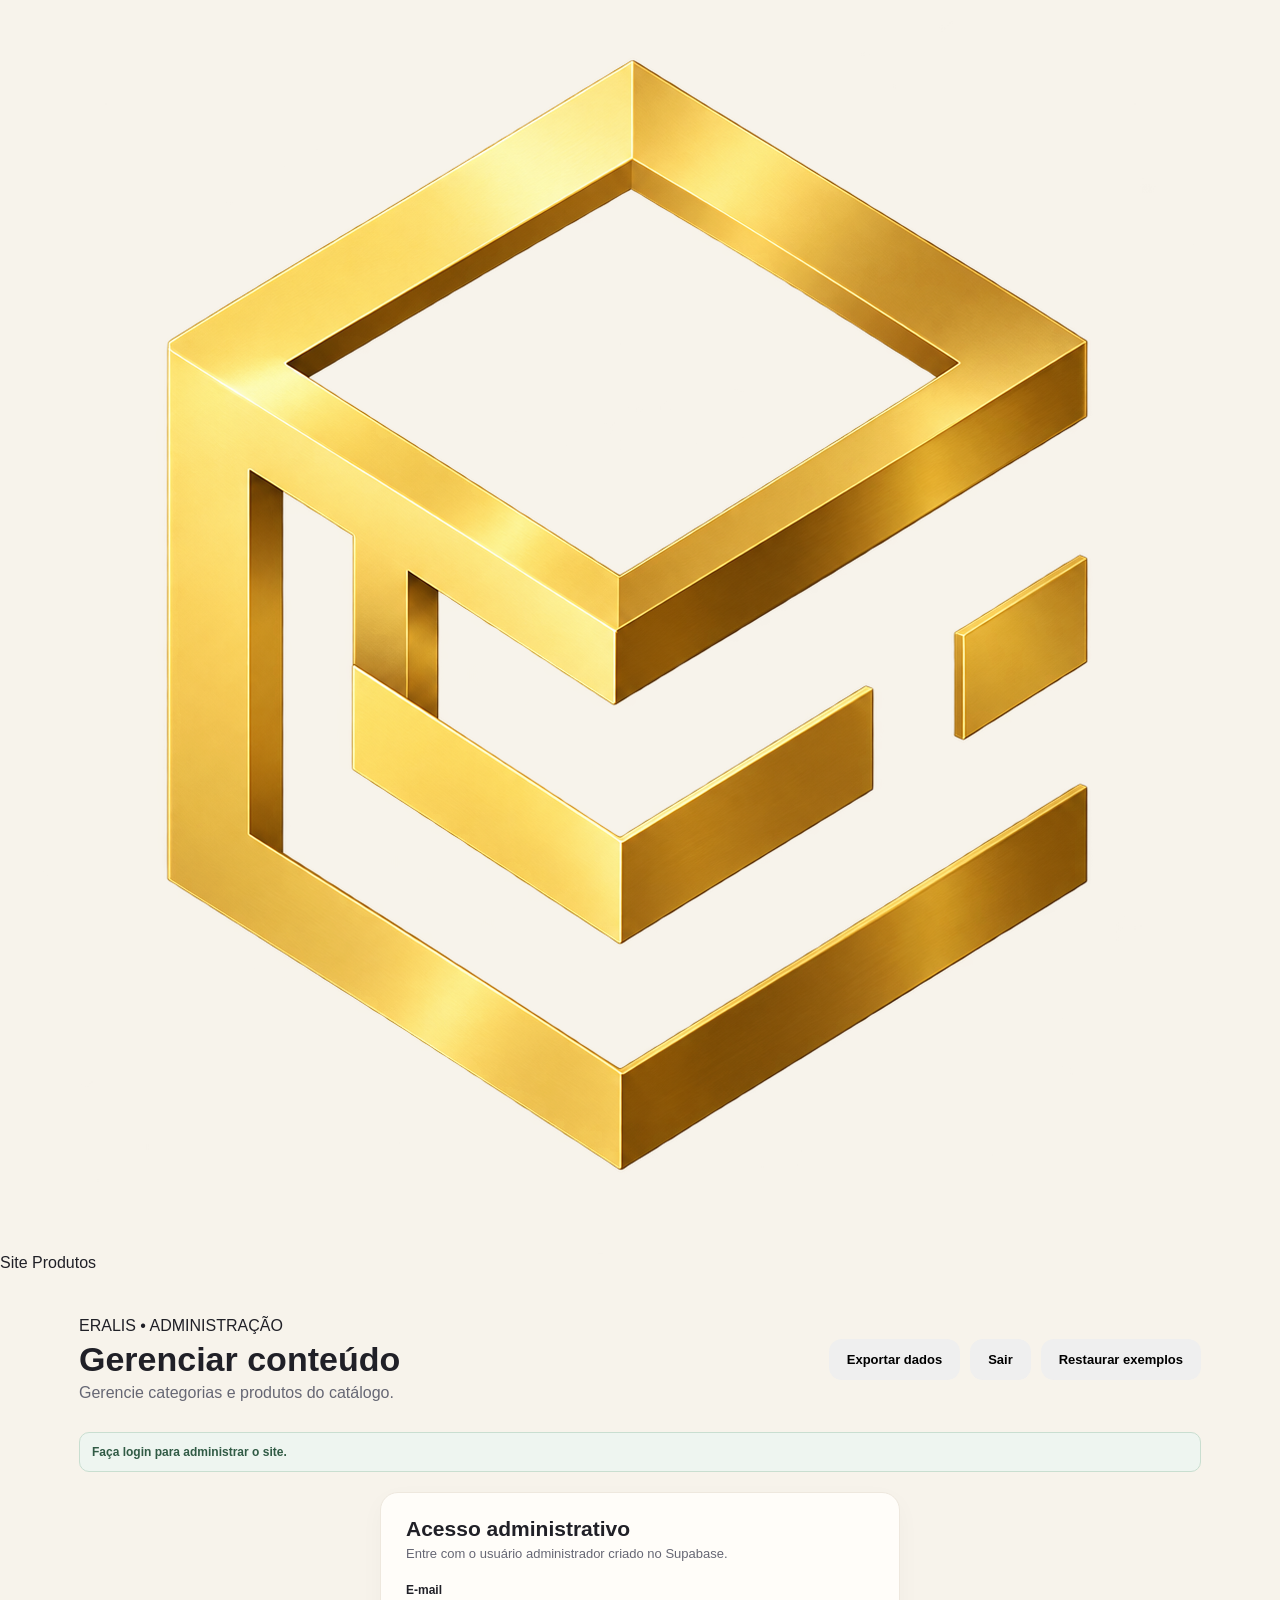
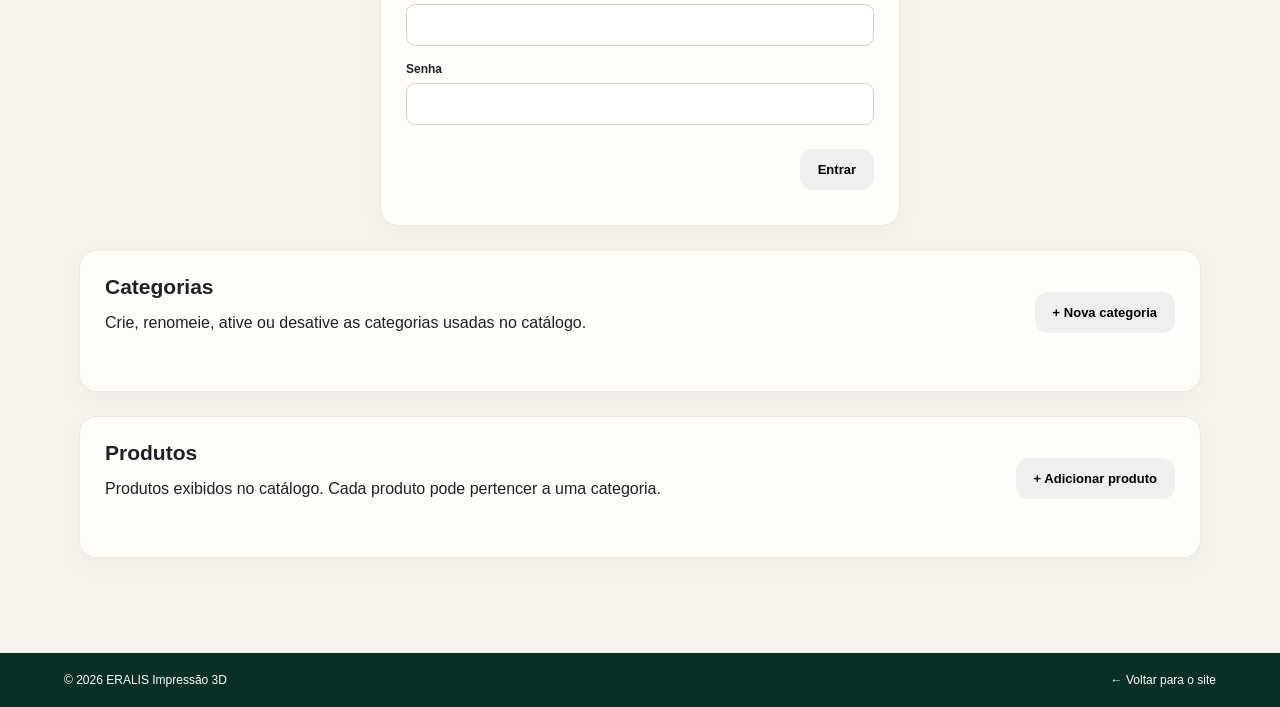
==== admin.html @ a9f9fa6d "Add files via upload" ====
<!doctype html>
<html lang="pt-BR">
<head>
  <meta charset="utf-8">
  <meta name="viewport" content="width=device-width,initial-scale=1">
  <title>ERALIS | Administração</title>
<meta name="supabase-integration" content="v2">
  <link rel="stylesheet" href="style.css">
  <style>
    .admin-page{background:#f7f3eb;min-height:100vh}
    .admin-wrap{max-width:1250px;margin:auto;padding:45px 5% 70px}
    .admin-head{display:flex;justify-content:space-between;align-items:center;gap:20px;margin-bottom:30px}
    .admin-head h1{color:var(--g);margin:5px 0;font-size:34px}
    .admin-head p{color:var(--muted);margin:0}
    .admin-actions{display:flex;gap:10px;flex-wrap:wrap}
    .admin-card{background:#fffdf9;border:1px solid var(--line);border-radius:18px;padding:25px;margin-bottom:24px;box-shadow:0 8px 25px #00000008}
    .admin-card h2{color:var(--g);font-size:21px;margin:0 0 6px}
    .admin-card>p{color:var(--muted);font-size:13px;margin:0 0 22px}
    .admin-toolbar{display:flex;justify-content:space-between;align-items:center;gap:15px;margin-bottom:18px}
    .admin-grid{display:grid;grid-template-columns:repeat(4,1fr);gap:16px}
    .admin-item{border:1px solid var(--line);border-radius:14px;overflow:hidden;background:#fff}
    .admin-thumb{height:170px;background:#eee9df;display:flex;align-items:center;justify-content:center;overflow:hidden}
    .admin-thumb img{width:100%;height:100%;object-fit:cover}
    .admin-item-body{padding:13px}
    .admin-item-body h3{font-size:14px;margin:0 0 5px;color:var(--g)}
    .admin-item-body p{font-size:11px;color:var(--muted);min-height:32px;margin:0 0 10px}
    .category-thumb{background:#eef3ef}.category-thumb span{font-size:58px;color:var(--g)}
    .admin-meta{display:flex;justify-content:space-between;align-items:center;font-size:12px;margin-bottom:10px}
    .status{font-weight:700}
    .status.on{color:#2d7c50}.status.off{color:#a35b4a}
    .admin-item-actions{display:flex;gap:7px}
    .admin-item-actions button{flex:1;padding:8px;border-radius:7px;border:1px solid var(--line);background:#fff;cursor:pointer;font-size:11px}
    .admin-item-actions button.primary{background:#202027;border-color:#202027;color:#fff;display:inline-flex;align-items:center;justify-content:center;visibility:visible;opacity:1}
    .admin-empty{border:1px dashed #c9c1b3;border-radius:12px;padding:35px;text-align:center;color:var(--muted)}
    .admin-modal{width:min(650px,94%);border:0;border-radius:20px;padding:0;box-shadow:0 30px 80px #0005}
    .admin-modal::backdrop{background:#00150fcc}
    .admin-modal-head{padding:25px 28px 18px;border-bottom:1px solid var(--line)}
    .admin-modal-head h2{margin:5px 0;color:var(--g)}
    .admin-form{padding:25px 28px}
    .admin-form .form-row{display:grid;grid-template-columns:1fr 1fr;gap:14px}
    .admin-form label{display:block;color:var(--g);font-size:12px;font-weight:700;margin-bottom:7px}
    .admin-form input,.admin-form textarea,.admin-form select{width:100%;padding:11px;border:1px solid #d7d1c6;border-radius:9px;font:inherit;background:#fff;outline:none}
    .admin-form textarea{min-height:100px;resize:vertical}
    .admin-form .field{margin-bottom:16px}
    .image-preview{width:100%;height:150px;border-radius:10px;background:#f1ece4;display:flex;align-items:center;justify-content:center;overflow:hidden;margin-bottom:10px;color:var(--muted);font-size:12px}
    .image-preview img{width:100%;height:100%;object-fit:cover}
    .admin-form-actions{display:flex;justify-content:flex-end;gap:10px;padding-top:8px}
    .notice{background:#eef5f0;border:1px solid #c9ded0;color:#315b45;border-radius:10px;padding:12px;font-size:12px;margin-bottom:20px}
    .danger{color:#a34e43!important}
    .admin-foot{padding:20px 5%;background:#062f25;color:#fff;display:flex;justify-content:space-between;gap:15px;align-items:center;font-size:12px}
    @media(max-width:900px){.admin-grid{grid-template-columns:repeat(2,1fr)}}
    @media(max-width:600px){
      .admin-wrap{padding:30px 4%}.admin-head{display:block}.admin-actions{margin-top:18px}
      .admin-grid{grid-template-columns:1fr}.admin-form .form-row{grid-template-columns:1fr}
      .admin-toolbar{display:block}.admin-toolbar .btn{margin-top:12px}
      .admin-foot{display:block}
    }
  </style>
</head>
<body class="admin-page">
<header>
  <a class="brand" href="index.html">
    <img src="assets/eralis-logo.png" alt="ERALIS Impressão 3D" class="brand-logo">
  </a>
  <nav>
    <a href="index.html">Site</a>
    <a href="produtos.html">Produtos</a>
  </nav>
</header>

<main class="admin-wrap">
  <div class="admin-head">
    <div>
      <label>ERALIS • ADMINISTRAÇÃO</label>
      <h1>Gerenciar conteúdo</h1>
      <p>Gerencie categorias e produtos do catálogo.</p>
    </div>
    <div class="admin-actions">
      <button class="btn outline" id="exportBtn" type="button">Exportar dados</button>
      <button class="btn outline" id="logoutBtn" type="button">Sair</button>
      <button class="btn" id="resetBtn" type="button">Restaurar exemplos</button>
    </div>
  </div>

  <div class="notice" id="supabaseNotice">
    <strong>Conectando ao Supabase...</strong>
  </div>

  <section class="admin-card" id="loginCard" style="display:none;max-width:520px;margin:0 auto 24px;">
    <h2>Acesso administrativo</h2>
    <p>Entre com o usuário administrador criado no Supabase.</p>
    <form id="loginForm" class="admin-form" style="padding:0;">
      <div class="field"><label for="loginEmail">E-mail</label><input id="loginEmail" type="email" autocomplete="username" required></div>
      <div class="field"><label for="loginPassword">Senha</label><input id="loginPassword" type="password" autocomplete="current-password" required></div>
      <div class="admin-form-actions"><button class="btn" type="submit">Entrar</button></div>
      <div id="loginError" style="color:#a34e43;font-size:12px;margin-top:10px;"></div>
    </form>
  </section>



  <section class="admin-card">
    <div class="admin-toolbar">
      <div>
        <h2>Categorias</h2>
        <p>Crie, renomeie, ative ou desative as categorias usadas no catálogo.</p>
      </div>
      <button class="btn" id="addCategoryBtn" type="button">+ Nova categoria</button>
    </div>
    <div class="admin-grid" id="categoriesAdmin"></div>
  </section>

  <section class="admin-card">
    <div class="admin-toolbar">
      <div>
        <h2>Produtos</h2>
        <p>Produtos exibidos no catálogo. Cada produto pode pertencer a uma categoria.</p>
      </div>
      <button class="btn" id="addProductBtn" type="button">+ Adicionar produto</button>
    </div>
    <div class="admin-grid" id="productsAdmin"></div>
  </section>
</main>

<footer class="admin-foot">
  <span>© 2026 ERALIS Impressão 3D</span>
  <a href="index.html">← Voltar para o site</a>
</footer>

<dialog id="categoryDialog" class="admin-modal">
  <div class="admin-modal-head"><label>CATEGORIA</label><h2 id="categoryDialogTitle">Nova categoria</h2></div>
  <form id="categoryForm" class="admin-form">
    <input type="hidden" id="categoryId">
    <div class="field"><label for="categoryName">Nome</label><input id="categoryName" required maxlength="80" placeholder="Ex.: Colecionáveis"></div>
    <div class="admin-form-actions"><button class="btn outline" type="button" data-close="categoryDialog">Cancelar</button><button class="btn" type="submit">Salvar categoria</button></div>
  </form>
</dialog>

<dialog id="productDialog" class="admin-modal">
  <div class="admin-modal-head"><label>PRODUTO</label><h2 id="productDialogTitle">Adicionar produto</h2></div>
  <form id="productForm" class="admin-form">
    <input type="hidden" id="productId">
    <div class="field">
      <label>Imagens do produto <small>(até 3)</small></label>
      <div class="media-grid">
        <div>
          <span class="media-label">Imagem 1</span>
          <div class="image-preview media-preview" id="productPreview1">Nenhuma imagem selecionada</div>
          <input id="productImage1" type="file" accept="image/*">
        </div>
        <div>
          <span class="media-label">Imagem 2</span>
          <div class="image-preview media-preview" id="productPreview2">Nenhuma imagem selecionada</div>
          <input id="productImage2" type="file" accept="image/*">
        </div>
        <div>
          <span class="media-label">Imagem 3</span>
          <div class="image-preview media-preview" id="productPreview3">Nenhuma imagem selecionada</div>
          <input id="productImage3" type="file" accept="image/*">
        </div>
      </div>
    </div>
    <div class="field">
      <label for="productVideo">Vídeo <small>(1 arquivo)</small></label>
      <div class="image-preview media-preview video-preview" id="productVideoPreview">Nenhum vídeo selecionado</div>
      <input id="productVideo" type="file" accept="video/mp4,video/webm,video/quicktime,video/*">
      <small class="field-help">Recomendado: MP4 (H.264), até 30 MB.</small>
    </div>
    <div class="field"><label for="productName">Nome</label><input id="productName" required></div>
    <div class="field"><label for="productDescription">Descrição</label><textarea id="productDescription"></textarea></div>
    <div class="field"><label for="productMeasurements">Medidas</label><textarea id="productMeasurements" rows="3" placeholder="Ex.: Altura: 10 cm | Largura: 8 cm | Comprimento: 15 cm | Profundidade: 5 cm"></textarea><small class="field-help">Informe as medidas que serão exibidas separadamente abaixo da descrição do produto.</small></div>
    <div class="field"><label for="productCategory">Categoria</label><select id="productCategory" required></select></div>
    <div class="admin-form form-row">
      <div class="field"><label for="productPrice">Preço (R$)</label><input id="productPrice" type="number" min="0" step="0.01"></div>
      <div class="field"><label for="productActive">Ativo</label><select id="productActive"><option value="true">SIM</option><option value="false">NÃO</option></select></div>
    </div>
    <div class="admin-form-actions"><button class="btn outline" type="button" data-close="productDialog">Cancelar</button><button class="btn" type="submit">Salvar produto</button></div>
  </form>
</dialog>



<script src="supabase-config.js"></script>
<script src="admin.js?v=20260821-multimedia2"></script>
</body>
</html>
---- style.css ----
:root{--ink:#202027;--muted:#666774;--paper:#fffdf9;--surface:#fff;--yellow:#ffd447;--orange:#ff8a3d;--pink:#ff5f9a;--blue:#4b9cff;--purple:#8f6cff;--green:#4bc58a;--line:#eee8de;--shadow:0 18px 45px rgba(41,35,28,.10)}
*{box-sizing:border-box}html{scroll-behavior:smooth}body{margin:0;background:var(--paper);color:var(--ink);font-family:"DM Sans",Arial,sans-serif}a{text-decoration:none;color:inherit}button{font:inherit} .wrap{width:min(1180px,calc(100% - 40px));margin:auto}
.announcement{background:var(--ink);color:#fff;font-size:12px}.announcement-inner{height:34px;display:flex;align-items:center;justify-content:space-between}.announcement a{color:var(--yellow);font-weight:700}
.site-header{height:78px;background:rgba(255,253,249,.94);border-bottom:1px solid var(--line);position:sticky;top:0;z-index:20;backdrop-filter:blur(12px)}.nav{height:100%;display:flex;align-items:center;justify-content:space-between}.brand{display:flex;align-items:center;gap:9px}.brand-mark{width:36px;height:36px;border-radius:11px;background:var(--ink);color:#fff;display:grid;place-items:center;font-family:Fredoka,sans-serif;font-size:22px;font-weight:700;transform:rotate(-5deg);box-shadow:4px 4px 0 var(--yellow)}.brand b{display:block;letter-spacing:4px;font-size:18px;line-height:1}.brand small{display:block;font-size:7px;letter-spacing:1.7px;color:#8a8a92;margin-top:5px}.nav-links{display:flex;gap:32px;font-size:13px;font-weight:700}.nav-links a:hover{color:var(--orange)}.nav-actions{display:flex;align-items:center;gap:9px}.nav-whatsapp{padding:10px 14px;border-radius:999px;border:1px solid var(--line);font-size:12px;font-weight:700}.nav-cart{width:38px;height:38px;border-radius:50%;background:var(--yellow);display:grid;place-items:center;font-size:17px}
.hero{overflow:hidden;background:linear-gradient(135deg,#fff8dd 0%,#fffdf9 46%,#edf7ff 100%);border-bottom:1px solid var(--line)}.hero-grid{min-height:575px;display:grid;grid-template-columns:46% 54%;align-items:center}.hero-copy{padding:72px 0}.pill{display:inline-flex;gap:8px;align-items:center;background:#fff;border:1px solid #f0e8d8;padding:8px 12px;border-radius:999px;font-size:11px;font-weight:700;box-shadow:0 6px 18px rgba(0,0,0,.04)}.pill span{color:var(--orange)}.hero h1{font-family:Fredoka,sans-serif;font-size:clamp(52px,6vw,82px);line-height:.93;letter-spacing:-2px;margin:23px 0 18px}.hero h1 em{font-style:normal;color:var(--orange);position:relative}.hero h1 em:after{content:"";position:absolute;left:2px;right:0;bottom:-8px;height:7px;border-radius:8px;background:var(--yellow);z-index:-1}.hero-copy>p{font-size:17px;line-height:1.65;color:var(--muted);max-width:510px}.hero-actions{display:flex;gap:10px;margin:28px 0 20px}.btn{border:0;cursor:pointer;border-radius:13px;padding:13px 18px;font-weight:800;font-size:13px;display:inline-flex;align-items:center;justify-content:center;gap:10px;transition:.2s}.btn:hover{transform:translateY(-2px)}.btn-primary{background:var(--ink);color:#fff;box-shadow:5px 5px 0 var(--yellow)}.btn-light{background:#fff;color:var(--ink);border:1px solid #e9e4da}.btn-white{background:#fff;color:var(--ink)}.hero-trust{display:flex;gap:17px;flex-wrap:wrap;color:#777;font-size:10px;font-weight:700}.hero-art{height:100%;position:relative;display:grid;place-items:center;overflow:hidden}.blob{position:absolute;border-radius:50%;filter:saturate(1.1)}.blob-yellow{width:330px;height:330px;background:#ffd447;right:55px;top:105px}.blob-blue{width:250px;height:250px;background:#59a7ff;left:80px;bottom:50px}.blob-pink{width:120px;height:120px;background:#ff70a8;right:35px;bottom:45px}.hero-cube{width:235px;height:235px;position:relative;transform:rotate(-12deg);z-index:2;filter:drop-shadow(0 24px 20px rgba(40,35,25,.15))}.cube-face{position:absolute;width:145px;height:145px}.cube-top{left:45px;top:0;background:#fff2a7;clip-path:polygon(50% 0,100% 25%,50% 50%,0 25%)}.cube-left{left:0;top:36px;background:#ff9a55;clip-path:polygon(0 0,50% 25%,50% 100%,0 75%)}.cube-right{left:73px;top:36px;background:#ff6c9d;clip-path:polygon(50% 25%,100% 0,100% 75%,50% 100%)}.hero-cube span{position:absolute;inset:65px 0 0;text-align:center;z-index:5;font-family:Fredoka;font-size:34px;color:#fff;transform:rotate(12deg);text-shadow:2px 2px 0 rgba(0,0,0,.1)}.floating-shape{position:absolute;z-index:3}.shape-star{font-size:54px;color:#fff;right:95px;top:80px;transform:rotate(15deg)}.shape-circle{width:22px;height:22px;background:#fff;border-radius:50%;left:95px;top:100px}.confetti{position:absolute;font-weight:800;z-index:4}.c1{color:#fff;font-size:32px;left:155px;top:95px}.c2{color:var(--pink);font-size:28px;right:125px;bottom:125px}.c3{color:var(--ink);font-size:25px;left:75px;bottom:100px}.hero-caption{position:absolute;right:15px;bottom:48px;background:#fff;padding:12px 15px;border-radius:14px;box-shadow:var(--shadow);transform:rotate(3deg);z-index:5}.hero-caption strong,.hero-caption span{display:block}.hero-caption strong{font-family:Fredoka;font-size:14px}.hero-caption span{font-size:9px;color:#888;margin-top:3px}
.quick-cats{background:#fff;border-bottom:1px solid var(--line)}.cat-pills{display:flex;justify-content:center;gap:12px;padding:18px 0}.cat-pill{display:flex;align-items:center;gap:8px;padding:9px 14px;border-radius:999px;font-size:11px;border:1px solid transparent}.cat-pill span{font-size:18px}.cat-orange{background:#fff0e6;border-color:#ffd4b9}.cat-blue{background:#eaf5ff;border-color:#cce6ff}.cat-yellow{background:#fff8d9;border-color:#f6e8a4}.cat-pink{background:#fff0f6;border-color:#ffd0e4}.cat-purple{background:#f1edff;border-color:#ddd4ff}
.catalog-section{padding:75px 0}.section-heading{display:flex;justify-content:space-between;align-items:end;margin-bottom:30px;gap:20px}.section-heading.centered{justify-content:center;text-align:center}.section-kicker{font-size:10px;letter-spacing:2px;font-weight:800;color:var(--orange)}h2{font-family:Fredoka,sans-serif;font-size:39px;line-height:1.05;margin:8px 0}.section-heading p{color:var(--muted);margin:0;font-size:14px}.text-link{font-size:12px;font-weight:800}.text-link:hover{color:var(--orange)}
.cat-row{margin:0 0 42px}.cat-row-head{display:flex;align-items:center;justify-content:space-between;margin-bottom:14px}.cat-row-head h3{font-family:Fredoka;font-size:23px;margin:0}.cat-count{font-family:"DM Sans";font-size:10px;color:#999;margin-left:9px;font-weight:600}.cat-arrows{display:flex;gap:7px}.arrow-btn{width:34px;height:34px;border:1px solid var(--line);background:#fff;border-radius:50%;cursor:pointer;font-size:22px}.arrow-btn:hover{background:var(--yellow)}.carousel-wrap{overflow:hidden}.carousel-track{display:flex;gap:14px;overflow-x:auto;scroll-behavior:smooth;padding:4px 2px 14px;scrollbar-width:none}.carousel-track::-webkit-scrollbar{display:none}.card{flex:0 0 220px;background:#fff;border:1px solid var(--line);border-radius:18px;overflow:hidden;box-shadow:0 7px 20px rgba(30,25,20,.04);transition:.2s}.card:hover{transform:translateY(-5px);box-shadow:var(--shadow)}.card-art{height:205px;background:linear-gradient(145deg,#fff7e5,#edf7ff);display:flex;align-items:center;justify-content:center;overflow:hidden;cursor:pointer}.card-art img{width:100%;height:100%;object-fit:cover;display:block}.card-body{padding:15px}.card-body h3{font-size:14px;margin:0 0 7px;cursor:pointer}.card-body .desc{color:#7a7a83;font-size:11px;line-height:1.45;margin:0 0 12px;min-height:47px;display:-webkit-box;-webkit-box-orient:vertical;-webkit-line-clamp:3;overflow:hidden}.card-foot{display:flex;align-items:end;justify-content:space-between;gap:8px}.card .price{font-size:17px;font-weight:800}.card .btn-sm{padding:9px 11px;font-size:10px;border-radius:9px}.mp-installment-note{font-size:9px!important;color:#999!important}
.highlight{padding:20px 0 85px}.highlight-grid{background:#fff2cf;border-radius:30px;padding:60px 70px;display:grid;grid-template-columns:1fr 420px;align-items:center;overflow:hidden;position:relative}.highlight h2{font-size:48px}.highlight h2 strong{color:var(--orange)}.highlight p{color:#68625b;max-width:500px;line-height:1.65;font-size:14px;margin-bottom:25px}.idea-board{height:280px;background:#f7b768;border-radius:25px;position:relative;transform:rotate(2deg);box-shadow:12px 18px 0 rgba(255,255,255,.8)}.board-note{position:absolute;left:90px;top:65px;background:#fffef7;padding:20px 24px;text-align:center;font-family:Fredoka;font-size:25px;line-height:.95;transform:rotate(-4deg);box-shadow:0 8px 15px rgba(0,0,0,.1)}.board-note b{color:var(--pink)}.sticker{position:absolute;font-family:Fredoka;font-weight:700;z-index:4}.s1{right:25px;top:22px;background:var(--pink);color:#fff;padding:8px 12px;border-radius:10px;transform:rotate(8deg)}.s2{left:24px;bottom:25px;background:var(--blue);color:#fff;border-radius:50%;width:50px;height:50px;display:grid;place-items:center;transform:rotate(-12deg)}.s3{right:30px;bottom:25px;font-size:42px;color:var(--purple);transform:rotate(12deg)}.mini-object{position:absolute;border-radius:10px}.obj1{width:48px;height:48px;background:var(--blue);right:75px;bottom:58px;transform:rotate(18deg)}.obj2{width:36px;height:60px;background:var(--green);left:50px;top:50px;border-radius:50% 50% 12px 12px;transform:rotate(-15deg)}.obj3{width:45px;height:45px;background:var(--yellow);right:100px;top:75px;transform:rotate(22deg)}
.steps-section{padding:5px 0 90px}.steps-grid{display:grid;grid-template-columns:repeat(4,1fr);gap:14px;margin-top:35px}.steps-grid article{background:#fff;border:1px solid var(--line);border-radius:20px;padding:25px;position:relative;min-height:220px}.step-icon{display:grid;place-items:center;width:48px;height:48px;border-radius:14px;font-size:22px;margin-bottom:20px}.i1{background:#fff0c2}.i2{background:#e8f4ff}.i3{background:#eaf8ef}.i4{background:#ffe9f2}.step-num{position:absolute;right:18px;top:20px;font-size:10px;font-weight:800;color:#aaa}.steps-grid h3{font-family:Fredoka;margin:0 0 8px;font-size:18px}.steps-grid p{font-size:12px;color:var(--muted);line-height:1.6;margin:0}
.cta-section{padding:0 0 80px}.cta-card{background:var(--ink);color:#fff;border-radius:30px;padding:55px 65px;display:grid;grid-template-columns:1fr auto;align-items:center;position:relative;overflow:hidden}.cta-card h2{font-size:47px;margin:8px 0 12px}.cta-card p{color:#c7c7ce;max-width:500px;font-size:14px;line-height:1.6}.cta-actions{display:flex;gap:10px;flex-direction:column;position:relative;z-index:2}.cta-card .btn-primary{background:var(--yellow);color:var(--ink);box-shadow:none}.cta-doodle{position:absolute;right:30%;bottom:-40px;color:var(--pink);font-size:120px;line-height:.6;opacity:.45;transform:rotate(15deg)}
footer{border-top:1px solid var(--line);background:#fff}.footer-inner{min-height:100px;display:flex;align-items:center;justify-content:space-between;gap:20px;font-size:11px;color:#777}.footer-brand{display:flex;align-items:center;gap:9px}.footer-brand .brand-mark{width:30px;height:30px;font-size:18px}.footer-brand b{display:block;letter-spacing:3px;font-size:15px;color:var(--ink)}.footer-brand small{font-size:6px;letter-spacing:1px}.wa-float{position:fixed;right:20px;bottom:20px;width:52px;height:52px;border-radius:50%;background:var(--green);display:grid;place-items:center;font-size:26px;color:#143a29;box-shadow:0 12px 30px rgba(0,0,0,.18);z-index:25}
.modal-overlay{position:fixed;inset:0;background:rgba(32,32,39,.72);backdrop-filter:blur(5px);display:flex;align-items:center;justify-content:center;padding:20px;z-index:100}.modal-overlay[hidden]{display:none}.modal-box{width:min(720px,100%);max-height:92vh;overflow:auto;background:#fff;border-radius:24px;padding:25px;position:relative}.modal-close{position:absolute;right:14px;top:10px;border:0;background:#f5f3ef;border-radius:50%;width:38px;height:38px;font-size:25px;cursor:pointer;z-index:3}.modal-main{height:390px;background:#faf8f3;border-radius:18px;overflow:hidden;position:relative}.modal-image,.modal-video{width:100%;height:100%;object-fit:contain}.modal-video:not([hidden]){display:block}.modal-nav{position:absolute;top:50%;transform:translateY(-50%);z-index:2;border:0;width:38px;height:38px;border-radius:50%;background:#fff;box-shadow:0 4px 12px #0002;font-size:24px}.modal-prev{left:10px}.modal-next{right:10px}.modal-thumbs{display:flex;gap:8px;margin-top:10px}.modal-thumb{width:54px;height:54px;border:2px solid transparent;border-radius:8px;overflow:hidden;background:#eee}.modal-thumb.active{border-color:var(--orange)}.modal-thumb img,.modal-thumb video{width:100%;height:100%;object-fit:cover}.modal-info{padding:16px 3px 5px}.modal-title{font-family:Fredoka;font-size:25px;margin:0}.modal-desc{white-space:pre-wrap;color:var(--muted);line-height:1.6;font-size:13px;margin:9px 0}.modal-bottom-row{display:flex;align-items:end;justify-content:space-between;gap:20px}.modal-measurements{color:#777;font-size:11px}.modal-price{font-size:23px;font-weight:800}.modal-purchase .btn{margin-top:7px}
.image-zoom-overlay{position:fixed;inset:0;background:#111d;z-index:200;display:grid;place-items:center;padding:25px}.image-zoom-overlay[hidden]{display:none}.image-zoom-overlay img{max-width:95vw;max-height:90vh;object-fit:contain}.image-zoom-close{position:absolute;right:20px;top:15px;border:0;background:#fff;border-radius:50%;width:42px;height:42px;font-size:26px}
.quote-modal{width:min(680px,94vw);max-height:90vh;border:0;border-radius:24px;padding:0;background:#fffdf9;color:var(--ink);box-shadow:0 30px 90px #0005}.quote-modal::backdrop{background:#202027aa;backdrop-filter:blur(4px)}.quote-modal-close{position:absolute;right:14px;top:12px;border:0;background:#fff;width:36px;height:36px;border-radius:50%;font-size:25px;z-index:2}.quote-header{padding:30px 34px 22px;background:linear-gradient(135deg,#fff3cb,#fffdf9);border-bottom:1px solid var(--line)}.quote-eyebrow{font-size:10px;letter-spacing:2px;color:var(--orange);font-weight:800}.quote-header h2{font-size:30px}.quote-header>p:last-child{color:var(--muted);font-size:13px}.quote-form-group{margin-bottom:18px}.quote-form-group>label,.quote-fieldset legend{font-size:12px;font-weight:800;display:block;margin-bottom:7px}.quote-form-group textarea,.quote-form-group input[type=number]{width:100%;border:1px solid #e1dbd0;border-radius:11px;background:#fff;padding:11px;font:inherit;outline:0}.quote-form-group textarea{resize:vertical}.quote-form-group textarea:focus,.quote-form-group input:focus{border-color:var(--orange);box-shadow:0 0 0 3px #ff8a3d22}.quote-fieldset{border:1px solid var(--line);border-radius:14px;padding:17px;margin:0 0 18px}.quote-fieldset legend{padding:0 5px}.quote-fieldset legend span{font-weight:400;color:#888}.dimensions-grid{display:grid;grid-template-columns:repeat(4,1fr);gap:10px}.dimensions-grid .quote-form-group{margin:0}.upload-box{position:relative;border:1.5px dashed #d8d1c5;border-radius:14px;padding:18px;text-align:center;background:#faf8f3}.upload-box input[type=file]{position:absolute;inset:0;width:100%;height:100%;opacity:0;cursor:pointer}.upload-content{display:flex;flex-direction:column;gap:4px;align-items:center;color:#888}.upload-content strong{color:var(--ink);font-size:12px}.upload-icon{font-size:22px}.file-name{font-size:10px}.quote-actions{display:flex;justify-content:flex-end;gap:10px}.quote-note{font-size:10px;color:#999}.quote-modal form{padding:25px 34px 30px}
.cart-float{position:fixed;right:20px;bottom:84px;z-index:90;background:var(--ink)!important;color:#fff!important;box-shadow:0 12px 30px #0003!important}.cart-float span{display:inline-grid;place-items:center;min-width:24px;height:24px;padding:0 6px;border-radius:50%!important;background:#fff!important;color:#111!important;font-weight:800;line-height:1}.cart-overlay{position:fixed;inset:0;z-index:110;background:#202027aa;display:flex;justify-content:flex-end}.cart-overlay[hidden]{display:none}.cart-panel{width:min(430px,94vw);height:100%;background:#fff;padding:30px;overflow:auto;box-shadow:-20px 0 50px #0003;color:var(--ink)}.cart-panel h2{font-size:28px}.cart-item{display:flex;justify-content:space-between;gap:12px;padding:15px 0;border-bottom:1px solid var(--line)}.cart-item small{display:block;color:#888;margin-top:4px}.cart-controls{display:flex;align-items:center;gap:7px}.cart-controls button{width:29px;height:29px;border:1px solid var(--line);border-radius:8px;background:#fff;cursor:pointer}.cart-total{display:flex;justify-content:space-between;padding:20px 0;font-size:16px}.cart-empty{color:#888}.cart-panel .modal-close{top:12px;right:12px}.cart-panel #cart-whatsapp{width:100%;background:var(--green)!important;color:#143a29!important;box-shadow:none!important}.cart-continue{display:block;text-align:center;margin:12px;color:#666;font-size:12px;text-decoration:underline}
.loading-products{text-align:center;padding:35px;color:#888}.card-added-feedback{transform:scale(.97)}
@media(max-width:900px){.hero-grid{grid-template-columns:1fr}.hero-copy{padding:60px 0 35px}.hero-art{min-height:400px}.nav-links{display:none}.steps-grid{grid-template-columns:1fr 1fr}.highlight-grid{grid-template-columns:1fr;gap:35px;padding:45px}.idea-board{max-width:430px;width:100%;margin:auto}.cta-card{padding:45px;grid-template-columns:1fr;gap:25px}.cta-actions{flex-direction:row}.footer-inner{flex-wrap:wrap;padding:22px 0}}
@media(max-width:620px){.wrap{width:min(100% - 28px,1180px)}.announcement-inner{justify-content:center}.announcement-inner a{display:none}.site-header{height:70px}.brand b{font-size:16px}.brand small{font-size:6px}.nav-whatsapp{display:none}.hero h1{font-size:56px}.hero-copy>p{font-size:15px}.hero-actions{gap:8px}.hero-actions .btn{flex:1;padding:12px 10px;font-size:11px}.hero-trust{font-size:9px;gap:9px}.hero-art{min-height:350px}.blob-yellow{width:250px;height:250px;right:5px;top:70px}.blob-blue{width:190px;height:190px;left:25px;bottom:30px}.hero-cube{transform:scale(.82) rotate(-12deg)}.hero-caption{right:8px;bottom:25px}.cat-pills{justify-content:flex-start;overflow-x:auto;scrollbar-width:none;padding:13px 0}.cat-pill{flex:0 0 auto}.section-heading{display:block}.section-heading .text-link{display:block;margin-top:14px}.catalog-section{padding:55px 0 35px}h2{font-size:32px}.card{flex-basis:190px}.card-art{height:175px}.highlight-grid{padding:38px 25px;border-radius:22px}.highlight h2,.cta-card h2{font-size:38px}.idea-board{height:230px}.board-note{left:50%;transform:translateX(-50%) rotate(-4deg);top:55px}.steps-grid{grid-template-columns:1fr}.steps-section{padding-bottom:60px}.cta-section{padding-bottom:55px}.cta-card{padding:35px 25px;border-radius:22px}.cta-actions{flex-direction:column}.footer-inner{display:grid;grid-template-columns:1fr;gap:8px;padding:22px 0}.wa-float{right:14px;bottom:14px}.cart-float{right:14px;bottom:76px}.modal-overlay{padding:8px}.modal-box{height:calc(100vh - 16px);max-height:calc(100vh - 16px);padding:40px 14px 14px}.modal-main{height:clamp(190px,34vh,250px)}.modal-info{padding-top:10px}.modal-title{font-size:20px}.modal-desc{font-size:12.5px}.modal-bottom-row{flex-direction:column;align-items:stretch;gap:7px}.modal-purchase{display:flex;flex-direction:column;align-items:flex-end}.modal-price{font-size:19px}.dimensions-grid{grid-template-columns:1fr 1fr}.quote-header{padding:26px 22px 18px}.quote-modal form{padding:22px}.quote-header h2{font-size:25px}}
@media(max-width:380px){.hero h1{font-size:49px}.hero-actions .btn{font-size:10px;padding:11px 7px}.cat-pill{font-size:10px}.card{flex-basis:180px}}

/* Categorias rápidas: geradas somente a partir das categorias reais presentes no catálogo. */
.cat-green{background:#eaf8ef;border-color:#ccebd7}.cat-cyan{background:#e8f8fa;border-color:#c8e9ed}.cat-coral{background:#fff0ee;border-color:#ffd3cd}
.cat-row{scroll-margin-top:92px}
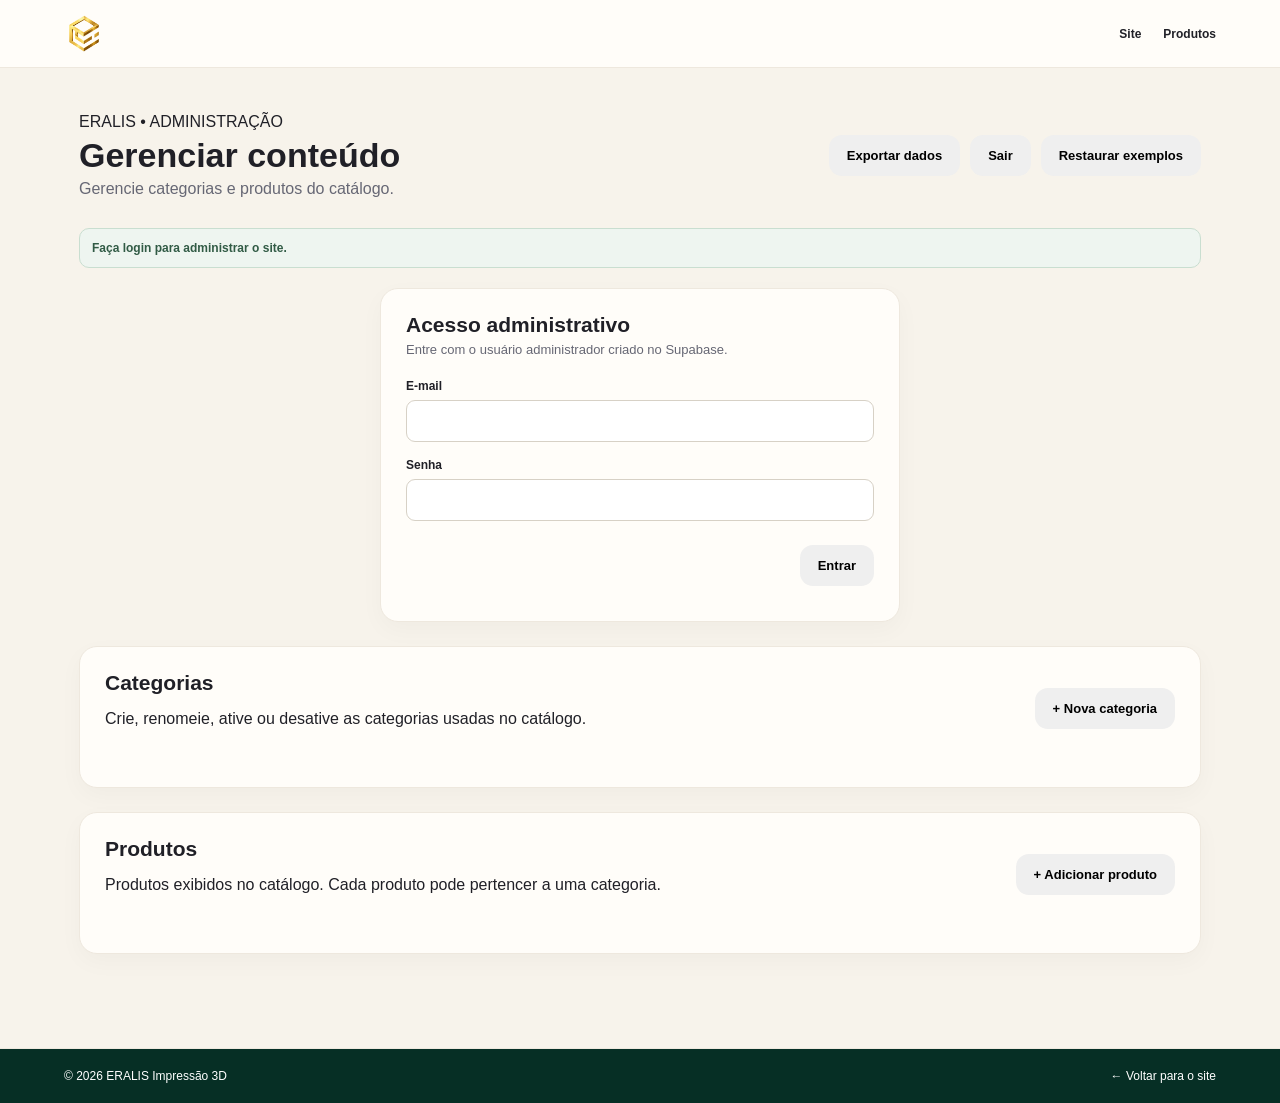
==== commit 3574ee27: "Add files via upload" ====
--- a/admin.html
+++ b/admin.html
@@ -8,6 +8,12 @@
   <link rel="stylesheet" href="style.css">
   <style>
     .admin-page{background:#f7f3eb;min-height:100vh}
+    /* Cabeçalho exclusivo da administração: logo sempre proporcional e compacto. */
+    .admin-page>header{height:68px;background:#fffdf9;border-bottom:1px solid var(--line);display:flex;align-items:center;justify-content:space-between;padding:0 max(24px,5%);box-sizing:border-box;position:sticky;top:0;z-index:30}
+    .admin-page>header .brand{display:flex;align-items:center;gap:9px;text-decoration:none;min-width:0;height:44px}
+    .admin-page>header .brand-logo{display:block !important;width:40px !important;height:40px !important;max-width:40px !important;max-height:40px !important;min-width:40px !important;min-height:40px !important;object-fit:contain !important;flex:0 0 40px !important}
+    .admin-page>header nav{display:flex;align-items:center;gap:22px;font-size:12px;font-weight:700}
+    .admin-page>header nav a:hover{color:var(--orange)}
     .admin-wrap{max-width:1250px;margin:auto;padding:45px 5% 70px}
     .admin-head{display:flex;justify-content:space-between;align-items:center;gap:20px;margin-bottom:30px}
     .admin-head h1{color:var(--g);margin:5px 0;font-size:34px}
@@ -50,6 +56,10 @@
     .admin-foot{padding:20px 5%;background:#062f25;color:#fff;display:flex;justify-content:space-between;gap:15px;align-items:center;font-size:12px}
     @media(max-width:900px){.admin-grid{grid-template-columns:repeat(2,1fr)}}
     @media(max-width:600px){
+      .admin-page>header{height:62px;padding:0 16px}
+      .admin-page>header .brand{height:40px}
+      .admin-page>header .brand-logo{width:36px !important;height:36px !important;max-width:36px !important;max-height:36px !important;min-width:36px !important;min-height:36px !important;flex-basis:36px !important}
+      .admin-page>header nav{gap:12px;font-size:11px}
       .admin-wrap{padding:30px 4%}.admin-head{display:block}.admin-actions{margin-top:18px}
       .admin-grid{grid-template-columns:1fr}.admin-form .form-row{grid-template-columns:1fr}
       .admin-toolbar{display:block}.admin-toolbar .btn{margin-top:12px}
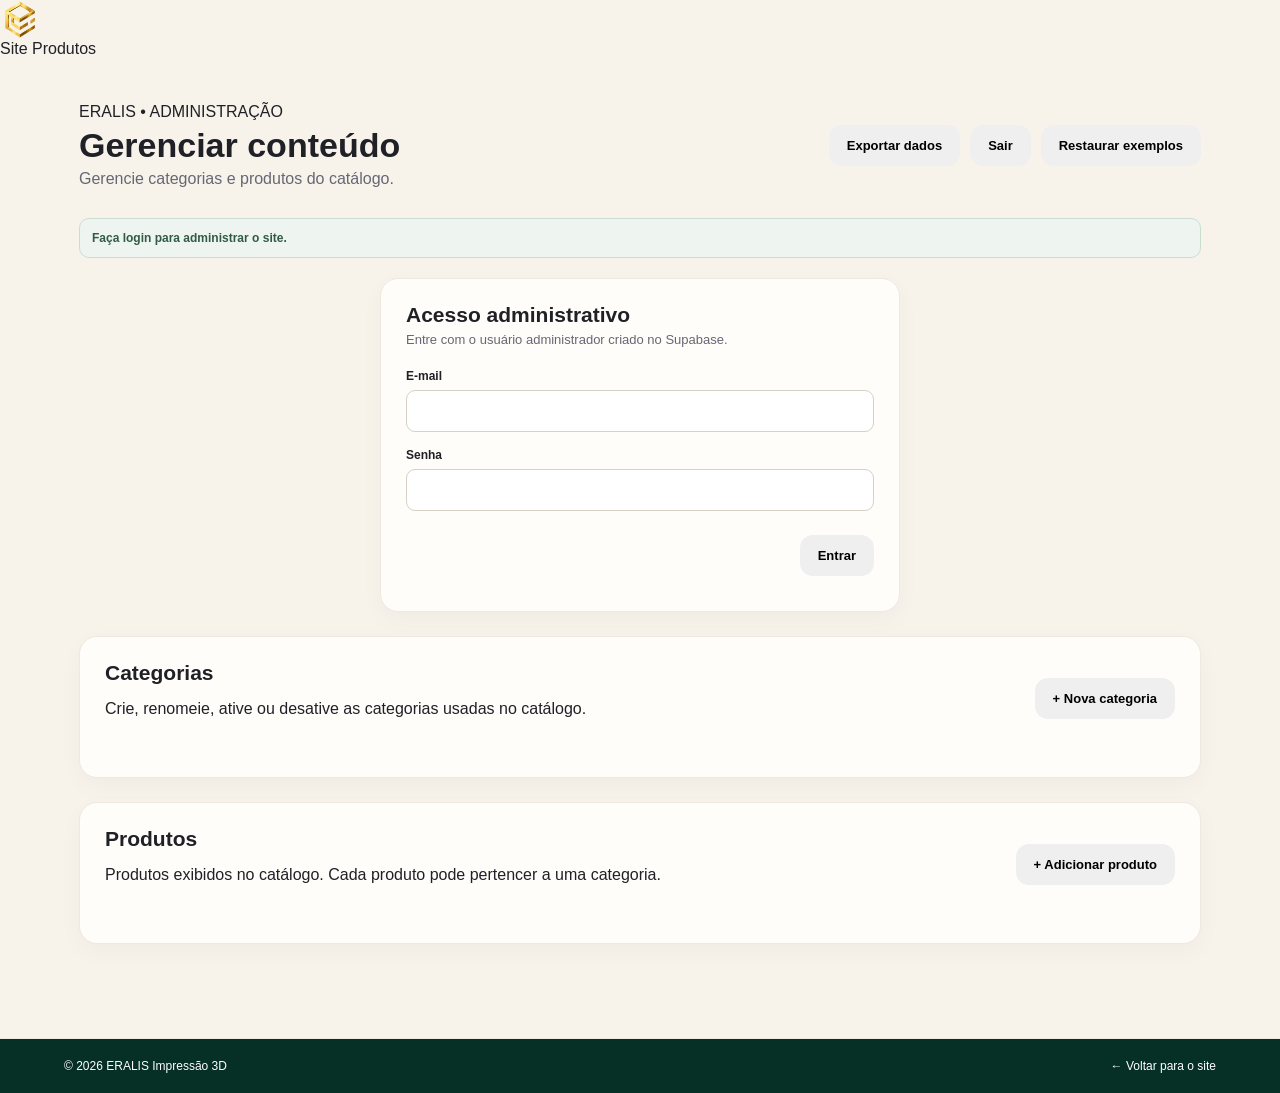
==== commit acfb3d35: "Add files via upload" ====
--- a/admin.html
+++ b/admin.html
@@ -8,12 +8,6 @@
   <link rel="stylesheet" href="style.css">
   <style>
     .admin-page{background:#f7f3eb;min-height:100vh}
-    /* Cabeçalho exclusivo da administração: logo sempre proporcional e compacto. */
-    .admin-page>header{height:68px;background:#fffdf9;border-bottom:1px solid var(--line);display:flex;align-items:center;justify-content:space-between;padding:0 max(24px,5%);box-sizing:border-box;position:sticky;top:0;z-index:30}
-    .admin-page>header .brand{display:flex;align-items:center;gap:9px;text-decoration:none;min-width:0;height:44px}
-    .admin-page>header .brand-logo{display:block !important;width:40px !important;height:40px !important;max-width:40px !important;max-height:40px !important;min-width:40px !important;min-height:40px !important;object-fit:contain !important;flex:0 0 40px !important}
-    .admin-page>header nav{display:flex;align-items:center;gap:22px;font-size:12px;font-weight:700}
-    .admin-page>header nav a:hover{color:var(--orange)}
     .admin-wrap{max-width:1250px;margin:auto;padding:45px 5% 70px}
     .admin-head{display:flex;justify-content:space-between;align-items:center;gap:20px;margin-bottom:30px}
     .admin-head h1{color:var(--g);margin:5px 0;font-size:34px}
@@ -56,10 +50,6 @@
     .admin-foot{padding:20px 5%;background:#062f25;color:#fff;display:flex;justify-content:space-between;gap:15px;align-items:center;font-size:12px}
     @media(max-width:900px){.admin-grid{grid-template-columns:repeat(2,1fr)}}
     @media(max-width:600px){
-      .admin-page>header{height:62px;padding:0 16px}
-      .admin-page>header .brand{height:40px}
-      .admin-page>header .brand-logo{width:36px !important;height:36px !important;max-width:36px !important;max-height:36px !important;min-width:36px !important;min-height:36px !important;flex-basis:36px !important}
-      .admin-page>header nav{gap:12px;font-size:11px}
       .admin-wrap{padding:30px 4%}.admin-head{display:block}.admin-actions{margin-top:18px}
       .admin-grid{grid-template-columns:1fr}.admin-form .form-row{grid-template-columns:1fr}
       .admin-toolbar{display:block}.admin-toolbar .btn{margin-top:12px}
@@ -151,7 +141,7 @@
   <form id="productForm" class="admin-form">
     <input type="hidden" id="productId">
     <div class="field">
-      <label>Imagens do produto <small>(até 3)</small></label>
+      <label>Imagens do produto <small>(até 2)</small></label>
       <div class="media-grid">
         <div>
           <span class="media-label">Imagem 1</span>
@@ -162,11 +152,6 @@
           <span class="media-label">Imagem 2</span>
           <div class="image-preview media-preview" id="productPreview2">Nenhuma imagem selecionada</div>
           <input id="productImage2" type="file" accept="image/*">
-        </div>
-        <div>
-          <span class="media-label">Imagem 3</span>
-          <div class="image-preview media-preview" id="productPreview3">Nenhuma imagem selecionada</div>
-          <input id="productImage3" type="file" accept="image/*">
         </div>
       </div>
     </div>
--- a/style.css
+++ b/style.css
@@ -22,3 +22,25 @@
 /* Categorias rápidas: geradas somente a partir das categorias reais presentes no catálogo. */
 .cat-green{background:#eaf8ef;border-color:#ccebd7}.cat-cyan{background:#e8f8fa;border-color:#c8e9ed}.cat-coral{background:#fff0ee;border-color:#ffd3cd}
 .cat-row{scroll-margin-top:92px}
+
+
+/* Logo oficial dourado ERALIS — igual ao utilizado na área administrativa */
+.brand-logo{
+  display:block;
+  width:40px;
+  height:40px;
+  object-fit:contain;
+  flex:0 0 40px;
+}
+.footer-brand .brand-logo{
+  width:32px;
+  height:32px;
+  flex-basis:32px;
+}
+@media(max-width:760px){
+  .site-header .brand-logo{
+    width:46px;
+    height:46px;
+    flex-basis:46px;
+  }
+}
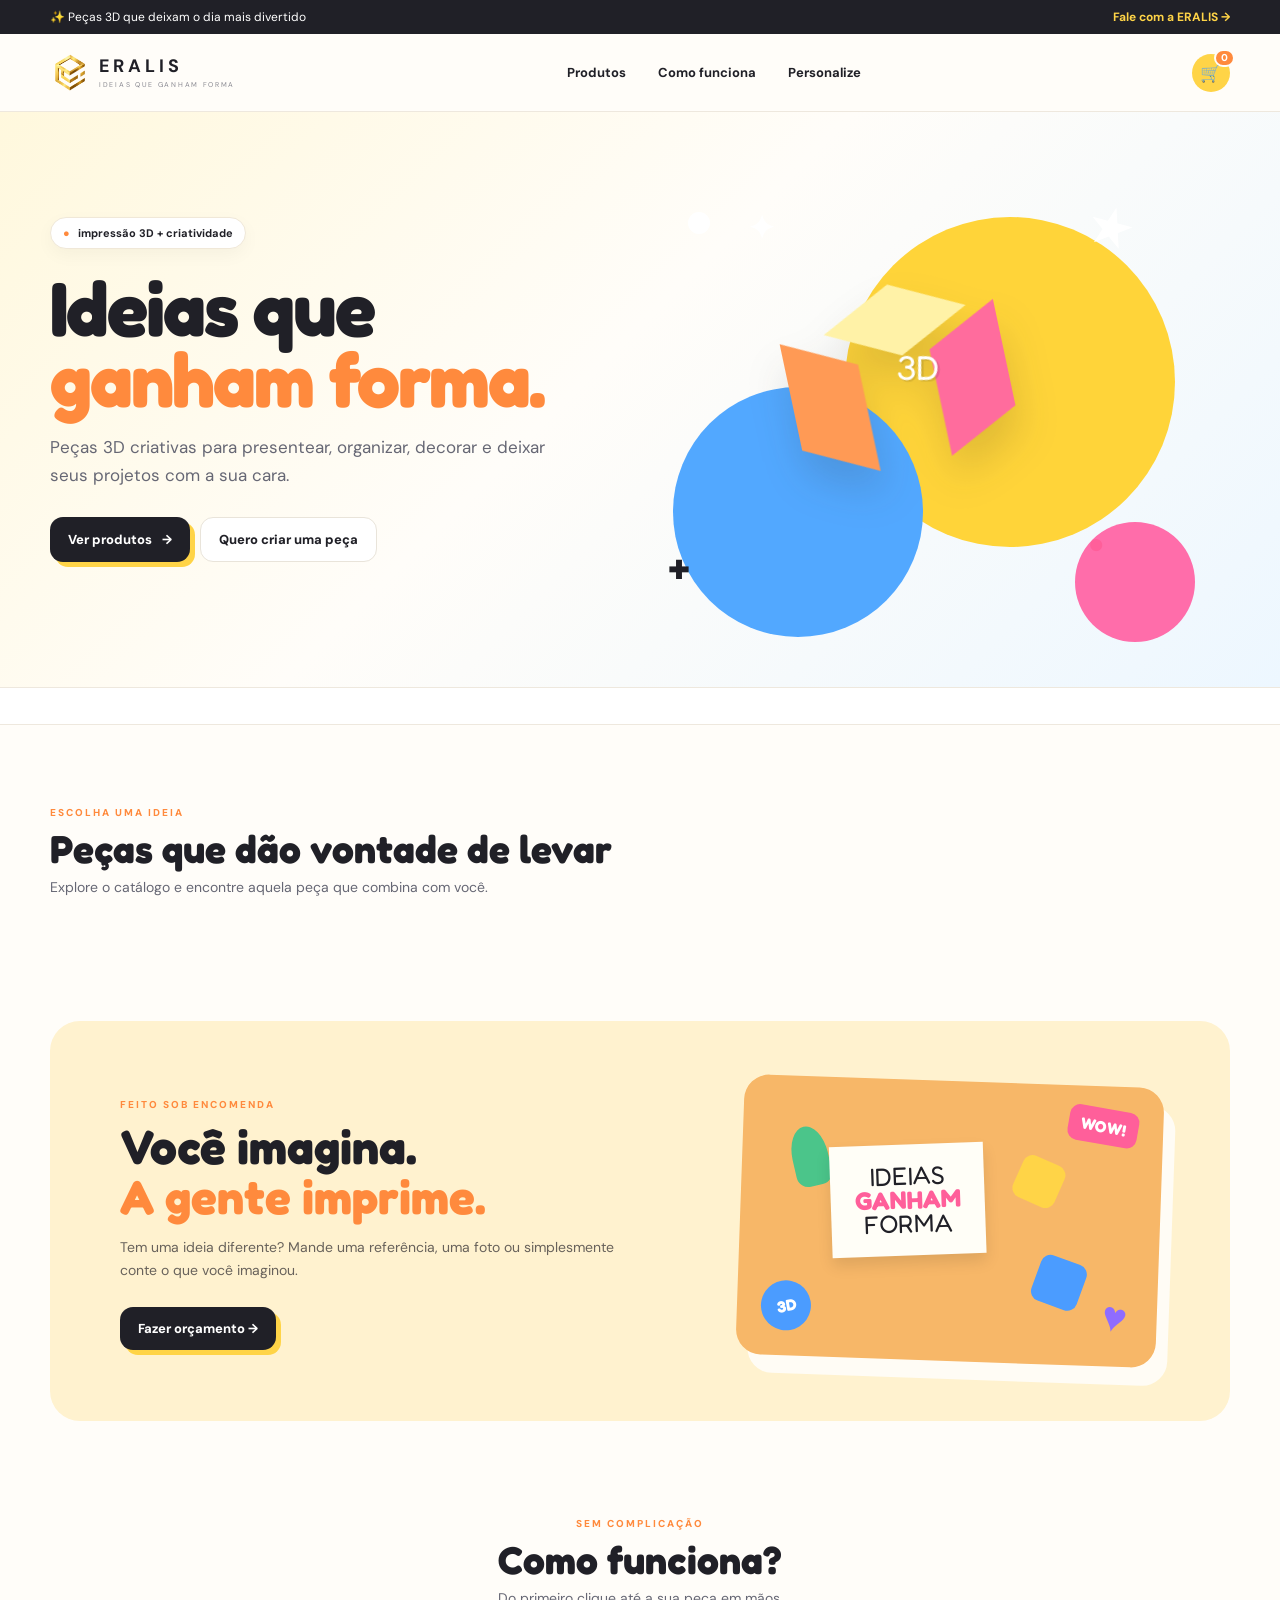
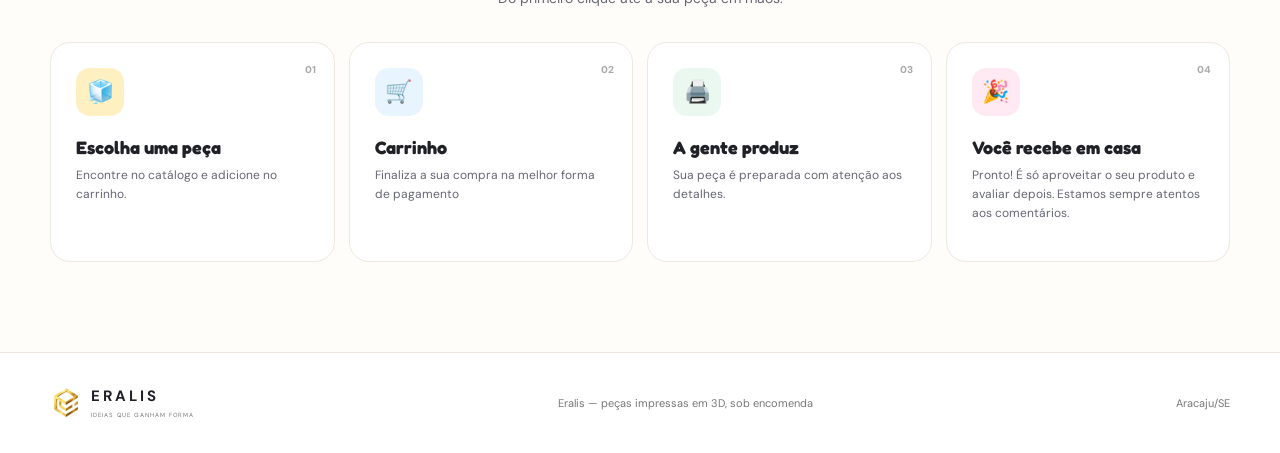
==== commit 4cc9b921: "Add files via upload" ====
--- a/admin.html
+++ b/admin.html
@@ -1,181 +1,53 @@
 <!doctype html>
 <html lang="pt-BR">
 <head>
-  <meta charset="utf-8">
-  <meta name="viewport" content="width=device-width,initial-scale=1">
-  <title>ERALIS | Administração</title>
-<meta name="supabase-integration" content="v2">
-  <link rel="stylesheet" href="style.css">
-  <style>
-    .admin-page{background:#f7f3eb;min-height:100vh}
-    .admin-wrap{max-width:1250px;margin:auto;padding:45px 5% 70px}
-    .admin-head{display:flex;justify-content:space-between;align-items:center;gap:20px;margin-bottom:30px}
-    .admin-head h1{color:var(--g);margin:5px 0;font-size:34px}
-    .admin-head p{color:var(--muted);margin:0}
-    .admin-actions{display:flex;gap:10px;flex-wrap:wrap}
-    .admin-card{background:#fffdf9;border:1px solid var(--line);border-radius:18px;padding:25px;margin-bottom:24px;box-shadow:0 8px 25px #00000008}
-    .admin-card h2{color:var(--g);font-size:21px;margin:0 0 6px}
-    .admin-card>p{color:var(--muted);font-size:13px;margin:0 0 22px}
-    .admin-toolbar{display:flex;justify-content:space-between;align-items:center;gap:15px;margin-bottom:18px}
-    .admin-grid{display:grid;grid-template-columns:repeat(4,1fr);gap:16px}
-    .admin-item{border:1px solid var(--line);border-radius:14px;overflow:hidden;background:#fff}
-    .admin-thumb{height:170px;background:#eee9df;display:flex;align-items:center;justify-content:center;overflow:hidden}
-    .admin-thumb img{width:100%;height:100%;object-fit:cover}
-    .admin-item-body{padding:13px}
-    .admin-item-body h3{font-size:14px;margin:0 0 5px;color:var(--g)}
-    .admin-item-body p{font-size:11px;color:var(--muted);min-height:32px;margin:0 0 10px}
-    .category-thumb{background:#eef3ef}.category-thumb span{font-size:58px;color:var(--g)}
-    .admin-meta{display:flex;justify-content:space-between;align-items:center;font-size:12px;margin-bottom:10px}
-    .status{font-weight:700}
-    .status.on{color:#2d7c50}.status.off{color:#a35b4a}
-    .admin-item-actions{display:flex;gap:7px}
-    .admin-item-actions button{flex:1;padding:8px;border-radius:7px;border:1px solid var(--line);background:#fff;cursor:pointer;font-size:11px}
-    .admin-item-actions button.primary{background:#202027;border-color:#202027;color:#fff;display:inline-flex;align-items:center;justify-content:center;visibility:visible;opacity:1}
-    .admin-empty{border:1px dashed #c9c1b3;border-radius:12px;padding:35px;text-align:center;color:var(--muted)}
-    .admin-modal{width:min(650px,94%);border:0;border-radius:20px;padding:0;box-shadow:0 30px 80px #0005}
-    .admin-modal::backdrop{background:#00150fcc}
-    .admin-modal-head{padding:25px 28px 18px;border-bottom:1px solid var(--line)}
-    .admin-modal-head h2{margin:5px 0;color:var(--g)}
-    .admin-form{padding:25px 28px}
-    .admin-form .form-row{display:grid;grid-template-columns:1fr 1fr;gap:14px}
-    .admin-form label{display:block;color:var(--g);font-size:12px;font-weight:700;margin-bottom:7px}
-    .admin-form input,.admin-form textarea,.admin-form select{width:100%;padding:11px;border:1px solid #d7d1c6;border-radius:9px;font:inherit;background:#fff;outline:none}
-    .admin-form textarea{min-height:100px;resize:vertical}
-    .admin-form .field{margin-bottom:16px}
-    .image-preview{width:100%;height:150px;border-radius:10px;background:#f1ece4;display:flex;align-items:center;justify-content:center;overflow:hidden;margin-bottom:10px;color:var(--muted);font-size:12px}
-    .image-preview img{width:100%;height:100%;object-fit:cover}
-    .admin-form-actions{display:flex;justify-content:flex-end;gap:10px;padding-top:8px}
-    .notice{background:#eef5f0;border:1px solid #c9ded0;color:#315b45;border-radius:10px;padding:12px;font-size:12px;margin-bottom:20px}
-    .danger{color:#a34e43!important}
-    .admin-foot{padding:20px 5%;background:#062f25;color:#fff;display:flex;justify-content:space-between;gap:15px;align-items:center;font-size:12px}
-    @media(max-width:900px){.admin-grid{grid-template-columns:repeat(2,1fr)}}
-    @media(max-width:600px){
-      .admin-wrap{padding:30px 4%}.admin-head{display:block}.admin-actions{margin-top:18px}
-      .admin-grid{grid-template-columns:1fr}.admin-form .form-row{grid-template-columns:1fr}
-      .admin-toolbar{display:block}.admin-toolbar .btn{margin-top:12px}
-      .admin-foot{display:block}
-    }
-  </style>
+<meta charset="utf-8"><meta name="viewport" content="width=device-width, initial-scale=1">
+<title>ERALIS — Ideias que ganham forma</title>
+<meta name="description" content="Peças 3D criativas, personalizadas e sob encomenda. ERALIS — ideias que ganham forma.">
+<link rel="preconnect" href="https://fonts.googleapis.com"><link rel="preconnect" href="https://fonts.gstatic.com" crossorigin>
+<link href="https://fonts.googleapis.com/css2?family=DM+Sans:wght@400;500;600;700;800&family=Fredoka:wght@500;600;700&display=swap" rel="stylesheet">
+<link rel="stylesheet" href="style.css">
 </head>
-<body class="admin-page">
-<header>
-  <a class="brand" href="index.html">
-    <img src="assets/eralis-logo.png" alt="ERALIS Impressão 3D" class="brand-logo">
-  </a>
-  <nav>
-    <a href="index.html">Site</a>
-    <a href="produtos.html">Produtos</a>
-  </nav>
-</header>
+<body>
+<div class="announcement"><div class="wrap announcement-inner"><span>✨ Peças 3D que deixam o dia mais divertido</span><a id="wa-header" href="#" target="_blank" rel="noopener">Fale com a ERALIS →</a></div></div>
+<header class="site-header"><div class="wrap nav">
+  <a class="brand" href="#top" aria-label="ERALIS início"><img src="assets/eralis-logo.png" alt="ERALIS" class="brand-logo"><span><b>ERALIS</b><small>IDEIAS QUE GANHAM FORMA</small></span></a>
+  <nav class="nav-links"><a href="#catalogo">Produtos</a><a href="#como-funciona">Como funciona</a><a href="#contato">Personalize</a></nav>
+  <div class="nav-actions"><a class="nav-cart" href="#" onclick="document.getElementById('cart-float')?.click();return false;" aria-label="Abrir carrinho">🛒</a></div>
+</div></header>
 
-<main class="admin-wrap">
-  <div class="admin-head">
-    <div>
-      <label>ERALIS • ADMINISTRAÇÃO</label>
-      <h1>Gerenciar conteúdo</h1>
-      <p>Gerencie categorias e produtos do catálogo.</p>
-    </div>
-    <div class="admin-actions">
-      <button class="btn outline" id="exportBtn" type="button">Exportar dados</button>
-      <button class="btn outline" id="logoutBtn" type="button">Sair</button>
-      <button class="btn" id="resetBtn" type="button">Restaurar exemplos</button>
-    </div>
+<main id="top">
+<section class="hero"><div class="wrap hero-grid">
+  <div class="hero-copy">
+    <div class="pill"><span>●</span> impressão 3D + criatividade</div>
+    <h1>Ideias que<br><em>ganham forma.</em></h1>
+    <p>Peças 3D criativas para presentear, organizar, decorar e deixar seus projetos com a sua cara.</p>
+    <div class="hero-actions"><a class="btn btn-primary" href="#catalogo">Ver produtos <span>→</span></a><button class="btn btn-light" id="quoteBtn" type="button">Quero criar uma peça</button></div>
   </div>
+  <div class="hero-art" aria-hidden="true">
+    <div class="blob blob-yellow"></div><div class="blob blob-blue"></div><div class="blob blob-pink"></div>
+    <div class="floating-shape shape-star">★</div><div class="floating-shape shape-circle"></div>
+    <div class="hero-cube"><div class="cube-face cube-top"></div><div class="cube-face cube-left"></div><div class="cube-face cube-right"></div><span>3D</span></div>
+    <div class="confetti c1">✦</div><div class="confetti c2">●</div><div class="confetti c3">✚</div>
+  </div>
+</div></section>
 
-  <div class="notice" id="supabaseNotice">
-    <strong>Conectando ao Supabase...</strong>
-  </div>
+<section class="quick-cats" aria-label="Categorias"><div class="wrap cat-pills" id="quick-categories"></div></section>
 
-  <section class="admin-card" id="loginCard" style="display:none;max-width:520px;margin:0 auto 24px;">
-    <h2>Acesso administrativo</h2>
-    <p>Entre com o usuário administrador criado no Supabase.</p>
-    <form id="loginForm" class="admin-form" style="padding:0;">
-      <div class="field"><label for="loginEmail">E-mail</label><input id="loginEmail" type="email" autocomplete="username" required></div>
-      <div class="field"><label for="loginPassword">Senha</label><input id="loginPassword" type="password" autocomplete="current-password" required></div>
-      <div class="admin-form-actions"><button class="btn" type="submit">Entrar</button></div>
-      <div id="loginError" style="color:#a34e43;font-size:12px;margin-top:10px;"></div>
-    </form>
-  </section>
+<section id="catalogo" class="catalog-section wrap"><div class="section-heading"><div><span class="section-kicker">ESCOLHA UMA IDEIA</span><h2>Peças que dão vontade de levar</h2><p>Explore o catálogo e encontre aquela peça que combina com você.</p></div></div><div id="catalog-rows"></div></section>
+
+<section class="highlight"><div class="wrap highlight-grid"><div><span class="section-kicker">FEITO SOB ENCOMENDA</span><h2>Você imagina.<br><strong>A gente imprime.</strong></h2><p>Tem uma ideia diferente? Mande uma referência, uma foto ou simplesmente conte o que você imaginou.</p><button class="btn btn-primary" id="quoteBtn2" type="button">Fazer orçamento →</button></div><div class="idea-board"><span class="sticker s1">WOW!</span><span class="sticker s2">3D</span><span class="sticker s3">♥</span><div class="mini-object obj1"></div><div class="mini-object obj2"></div><div class="mini-object obj3"></div><div class="board-note">IDEIAS<br><b>GANHAM</b><br>FORMA</div></div></div></section>
+
+<section id="como-funciona" class="steps-section wrap"><div class="section-heading centered"><div><span class="section-kicker">SEM COMPLICAÇÃO</span><h2>Como funciona?</h2><p>Do primeiro clique até a sua peça em mãos.</p></div></div><div class="steps-grid"><article><span class="step-icon i1">🧊</span><span class="step-num">01</span><h3>Escolha uma peça</h3><p>Encontre no catálogo e adicione no carrinho.</p></article><article><span class="step-icon i2">🛒</span><span class="step-num">02</span><h3>Carrinho</h3><p>Finaliza a sua compra na melhor forma de pagamento</p></article><article><span class="step-icon i3">🖨️</span><span class="step-num">03</span><h3>A gente produz</h3><p>Sua peça é preparada com atenção aos detalhes.</p></article><article><span class="step-icon i4">🎉</span><span class="step-num">04</span><h3>Você recebe em casa</h3><p>Pronto! É só aproveitar o seu produto e avaliar depois. Estamos sempre atentos aos comentários.</p></article></div></section>
 
 
+</main>
+<footer><div class="wrap footer-inner"><div class="footer-brand"><img src="assets/eralis-logo.png" alt="ERALIS" class="brand-logo"><div><b>ERALIS</b><small>IDEIAS QUE GANHAM FORMA</small></div></div><p>Eralis — peças impressas em 3D, sob encomenda</p><span>Aracaju/SE</span></div></footer>
 
-  <section class="admin-card">
-    <div class="admin-toolbar">
-      <div>
-        <h2>Categorias</h2>
-        <p>Crie, renomeie, ative ou desative as categorias usadas no catálogo.</p>
-      </div>
-      <button class="btn" id="addCategoryBtn" type="button">+ Nova categoria</button>
-    </div>
-    <div class="admin-grid" id="categoriesAdmin"></div>
-  </section>
+<div class="modal-overlay" id="modal-overlay" hidden><div class="modal-box"><button class="modal-close" id="modal-close" aria-label="Fechar">×</button><div class="modal-body"><div class="modal-gallery"><div class="modal-main"><button class="modal-nav modal-prev" id="modal-prev" aria-label="Foto anterior">‹</button><img class="modal-image" id="modal-image" src="" alt=""><video class="modal-video" id="modal-video" playsinline preload="metadata" hidden></video><button class="modal-nav modal-next" id="modal-next" aria-label="Próxima foto">›</button></div><div class="modal-thumbs" id="modal-thumbs"></div></div><div class="modal-info"><h4 class="modal-title" id="modal-title"></h4><p class="modal-desc" id="modal-desc"></p><div class="modal-bottom-row"><div class="modal-measurements" id="modal-size"></div><div class="modal-purchase"><div class="modal-price" id="modal-price"></div></div></div></div></div></div></div>
+<div class="image-zoom-overlay" id="image-zoom-overlay" hidden><button class="image-zoom-close" id="image-zoom-close" type="button">×</button><img id="image-zoom" src="" alt=""></div>
 
-  <section class="admin-card">
-    <div class="admin-toolbar">
-      <div>
-        <h2>Produtos</h2>
-        <p>Produtos exibidos no catálogo. Cada produto pode pertencer a uma categoria.</p>
-      </div>
-      <button class="btn" id="addProductBtn" type="button">+ Adicionar produto</button>
-    </div>
-    <div class="admin-grid" id="productsAdmin"></div>
-  </section>
-</main>
-
-<footer class="admin-foot">
-  <span>© 2026 ERALIS Impressão 3D</span>
-  <a href="index.html">← Voltar para o site</a>
-</footer>
-
-<dialog id="categoryDialog" class="admin-modal">
-  <div class="admin-modal-head"><label>CATEGORIA</label><h2 id="categoryDialogTitle">Nova categoria</h2></div>
-  <form id="categoryForm" class="admin-form">
-    <input type="hidden" id="categoryId">
-    <div class="field"><label for="categoryName">Nome</label><input id="categoryName" required maxlength="80" placeholder="Ex.: Colecionáveis"></div>
-    <div class="admin-form-actions"><button class="btn outline" type="button" data-close="categoryDialog">Cancelar</button><button class="btn" type="submit">Salvar categoria</button></div>
-  </form>
-</dialog>
-
-<dialog id="productDialog" class="admin-modal">
-  <div class="admin-modal-head"><label>PRODUTO</label><h2 id="productDialogTitle">Adicionar produto</h2></div>
-  <form id="productForm" class="admin-form">
-    <input type="hidden" id="productId">
-    <div class="field">
-      <label>Imagens do produto <small>(até 2)</small></label>
-      <div class="media-grid">
-        <div>
-          <span class="media-label">Imagem 1</span>
-          <div class="image-preview media-preview" id="productPreview1">Nenhuma imagem selecionada</div>
-          <input id="productImage1" type="file" accept="image/*">
-        </div>
-        <div>
-          <span class="media-label">Imagem 2</span>
-          <div class="image-preview media-preview" id="productPreview2">Nenhuma imagem selecionada</div>
-          <input id="productImage2" type="file" accept="image/*">
-        </div>
-      </div>
-    </div>
-    <div class="field">
-      <label for="productVideo">Vídeo <small>(1 arquivo)</small></label>
-      <div class="image-preview media-preview video-preview" id="productVideoPreview">Nenhum vídeo selecionado</div>
-      <input id="productVideo" type="file" accept="video/mp4,video/webm,video/quicktime,video/*">
-      <small class="field-help">Recomendado: MP4 (H.264), até 30 MB.</small>
-    </div>
-    <div class="field"><label for="productName">Nome</label><input id="productName" required></div>
-    <div class="field"><label for="productDescription">Descrição</label><textarea id="productDescription"></textarea></div>
-    <div class="field"><label for="productMeasurements">Medidas</label><textarea id="productMeasurements" rows="3" placeholder="Ex.: Altura: 10 cm | Largura: 8 cm | Comprimento: 15 cm | Profundidade: 5 cm"></textarea><small class="field-help">Informe as medidas que serão exibidas separadamente abaixo da descrição do produto.</small></div>
-    <div class="field"><label for="productCategory">Categoria</label><select id="productCategory" required></select></div>
-    <div class="admin-form form-row">
-      <div class="field"><label for="productPrice">Preço (R$)</label><input id="productPrice" type="number" min="0" step="0.01"></div>
-      <div class="field"><label for="productActive">Ativo</label><select id="productActive"><option value="true">SIM</option><option value="false">NÃO</option></select></div>
-    </div>
-    <div class="admin-form-actions"><button class="btn outline" type="button" data-close="productDialog">Cancelar</button><button class="btn" type="submit">Salvar produto</button></div>
-  </form>
-</dialog>
-
-
-
-<script src="supabase-config.js"></script>
-<script src="admin.js?v=20260821-multimedia2"></script>
-</body>
-</html>
+<dialog id="quoteModal" class="quote-modal"><button class="quote-modal-close" id="quoteClose" type="button">×</button><div class="quote-header"><p class="quote-eyebrow">✨ SOLICITE UM ORÇAMENTO</p><h2>Conte-nos sobre seu projeto</h2><p>Uma foto, uma referência ou só uma ideia já é suficiente para começar.</p></div><form id="quoteForm" action="https://formsubmit.co/eralis3d@gmail.com" method="POST" enctype="multipart/form-data"><input type="hidden" name="_subject" value="Novo pedido de orçamento — ERALIS"><input type="hidden" name="_captcha" value="true"><input type="hidden" name="_template" value="table"><input type="hidden" name="_url" id="quoteFormUrl"><input type="hidden" name="_next" id="quoteFormNext"><div class="quote-form-group"><label for="quoteDescription">Fale sobre o que precisa:</label><textarea id="quoteDescription" name="fi-text-description" rows="5" placeholder="Descreva sua ideia, produto, personalização ou projeto..." required></textarea></div><fieldset class="quote-fieldset"><legend>Dimensões <span>(centímetros)</span></legend><div class="dimensions-grid"><div class="quote-form-group"><label for="quoteHeight">Altura</label><input id="quoteHeight" name="fi-number-height" type="number" min="0" step="0.1"></div><div class="quote-form-group"><label for="quoteWidth">Largura</label><input id="quoteWidth" name="fi-number-width" type="number" min="0" step="0.1"></div><div class="quote-form-group"><label for="quoteLength">Comprimento</label><input id="quoteLength" name="fi-number-length" type="number" min="0" step="0.1"></div><div class="quote-form-group"><label for="quoteDepth">Profundidade</label><input id="quoteDepth" name="fi-number-depth" type="number" min="0" step="0.1"></div></div></fieldset><div class="quote-form-group"><label for="quoteReference">Imagem de referência (opcional)</label><div class="upload-box" id="uploadBox"><input id="quoteReference" name="fi-file-reference" type="file" accept="image/jpeg,image/png,image/webp,image/gif"><div class="upload-content"><span class="upload-icon">↑</span><strong>Selecione uma imagem</strong><small>JPG, PNG, WEBP ou GIF</small><span class="file-name" id="fileName">Nenhum arquivo selecionado</span></div></div></div><div class="quote-actions"><button class="btn btn-light" id="quoteCancel" type="button">Cancelar</button><button class="btn btn-primary" type="submit">Enviar solicitação →</button></div><p class="quote-note">As dimensões são aproximadas. Se não souber alguma medida, deixe em branco.</p></form></dialog>
+<script src="supabase-config.js"></script><script src="app.js"></script><script src="public-supabase.js"></script>
+<script>document.addEventListener('DOMContentLoaded',()=>{['quoteBtn2'].forEach(id=>document.getElementById(id)?.addEventListener('click',()=>document.getElementById('quoteModal')?.showModal()));});</script>
+</body></html>
--- a/style.css
+++ b/style.css
@@ -9,14 +9,14 @@
 .highlight{padding:20px 0 85px}.highlight-grid{background:#fff2cf;border-radius:30px;padding:60px 70px;display:grid;grid-template-columns:1fr 420px;align-items:center;overflow:hidden;position:relative}.highlight h2{font-size:48px}.highlight h2 strong{color:var(--orange)}.highlight p{color:#68625b;max-width:500px;line-height:1.65;font-size:14px;margin-bottom:25px}.idea-board{height:280px;background:#f7b768;border-radius:25px;position:relative;transform:rotate(2deg);box-shadow:12px 18px 0 rgba(255,255,255,.8)}.board-note{position:absolute;left:90px;top:65px;background:#fffef7;padding:20px 24px;text-align:center;font-family:Fredoka;font-size:25px;line-height:.95;transform:rotate(-4deg);box-shadow:0 8px 15px rgba(0,0,0,.1)}.board-note b{color:var(--pink)}.sticker{position:absolute;font-family:Fredoka;font-weight:700;z-index:4}.s1{right:25px;top:22px;background:var(--pink);color:#fff;padding:8px 12px;border-radius:10px;transform:rotate(8deg)}.s2{left:24px;bottom:25px;background:var(--blue);color:#fff;border-radius:50%;width:50px;height:50px;display:grid;place-items:center;transform:rotate(-12deg)}.s3{right:30px;bottom:25px;font-size:42px;color:var(--purple);transform:rotate(12deg)}.mini-object{position:absolute;border-radius:10px}.obj1{width:48px;height:48px;background:var(--blue);right:75px;bottom:58px;transform:rotate(18deg)}.obj2{width:36px;height:60px;background:var(--green);left:50px;top:50px;border-radius:50% 50% 12px 12px;transform:rotate(-15deg)}.obj3{width:45px;height:45px;background:var(--yellow);right:100px;top:75px;transform:rotate(22deg)}
 .steps-section{padding:5px 0 90px}.steps-grid{display:grid;grid-template-columns:repeat(4,1fr);gap:14px;margin-top:35px}.steps-grid article{background:#fff;border:1px solid var(--line);border-radius:20px;padding:25px;position:relative;min-height:220px}.step-icon{display:grid;place-items:center;width:48px;height:48px;border-radius:14px;font-size:22px;margin-bottom:20px}.i1{background:#fff0c2}.i2{background:#e8f4ff}.i3{background:#eaf8ef}.i4{background:#ffe9f2}.step-num{position:absolute;right:18px;top:20px;font-size:10px;font-weight:800;color:#aaa}.steps-grid h3{font-family:Fredoka;margin:0 0 8px;font-size:18px}.steps-grid p{font-size:12px;color:var(--muted);line-height:1.6;margin:0}
 .cta-section{padding:0 0 80px}.cta-card{background:var(--ink);color:#fff;border-radius:30px;padding:55px 65px;display:grid;grid-template-columns:1fr auto;align-items:center;position:relative;overflow:hidden}.cta-card h2{font-size:47px;margin:8px 0 12px}.cta-card p{color:#c7c7ce;max-width:500px;font-size:14px;line-height:1.6}.cta-actions{display:flex;gap:10px;flex-direction:column;position:relative;z-index:2}.cta-card .btn-primary{background:var(--yellow);color:var(--ink);box-shadow:none}.cta-doodle{position:absolute;right:30%;bottom:-40px;color:var(--pink);font-size:120px;line-height:.6;opacity:.45;transform:rotate(15deg)}
-footer{border-top:1px solid var(--line);background:#fff}.footer-inner{min-height:100px;display:flex;align-items:center;justify-content:space-between;gap:20px;font-size:11px;color:#777}.footer-brand{display:flex;align-items:center;gap:9px}.footer-brand .brand-mark{width:30px;height:30px;font-size:18px}.footer-brand b{display:block;letter-spacing:3px;font-size:15px;color:var(--ink)}.footer-brand small{font-size:6px;letter-spacing:1px}.wa-float{position:fixed;right:20px;bottom:20px;width:52px;height:52px;border-radius:50%;background:var(--green);display:grid;place-items:center;font-size:26px;color:#143a29;box-shadow:0 12px 30px rgba(0,0,0,.18);z-index:25}
+footer{border-top:1px solid var(--line);background:#fff}.footer-inner{min-height:100px;display:flex;align-items:center;justify-content:space-between;gap:20px;font-size:11px;color:#777}.footer-brand{display:flex;align-items:center;gap:9px}.footer-brand .brand-mark{width:30px;height:30px;font-size:18px}.footer-brand b{display:block;letter-spacing:3px;font-size:15px;color:var(--ink)}.footer-brand small{font-size:6px;letter-spacing:1px}
 .modal-overlay{position:fixed;inset:0;background:rgba(32,32,39,.72);backdrop-filter:blur(5px);display:flex;align-items:center;justify-content:center;padding:20px;z-index:100}.modal-overlay[hidden]{display:none}.modal-box{width:min(720px,100%);max-height:92vh;overflow:auto;background:#fff;border-radius:24px;padding:25px;position:relative}.modal-close{position:absolute;right:14px;top:10px;border:0;background:#f5f3ef;border-radius:50%;width:38px;height:38px;font-size:25px;cursor:pointer;z-index:3}.modal-main{height:390px;background:#faf8f3;border-radius:18px;overflow:hidden;position:relative}.modal-image,.modal-video{width:100%;height:100%;object-fit:contain}.modal-video:not([hidden]){display:block}.modal-nav{position:absolute;top:50%;transform:translateY(-50%);z-index:2;border:0;width:38px;height:38px;border-radius:50%;background:#fff;box-shadow:0 4px 12px #0002;font-size:24px}.modal-prev{left:10px}.modal-next{right:10px}.modal-thumbs{display:flex;gap:8px;margin-top:10px}.modal-thumb{width:54px;height:54px;border:2px solid transparent;border-radius:8px;overflow:hidden;background:#eee}.modal-thumb.active{border-color:var(--orange)}.modal-thumb img,.modal-thumb video{width:100%;height:100%;object-fit:cover}.modal-info{padding:16px 3px 5px}.modal-title{font-family:Fredoka;font-size:25px;margin:0}.modal-desc{white-space:pre-wrap;color:var(--muted);line-height:1.6;font-size:13px;margin:9px 0}.modal-bottom-row{display:flex;align-items:end;justify-content:space-between;gap:20px}.modal-measurements{color:#777;font-size:11px}.modal-price{font-size:23px;font-weight:800}.modal-purchase .btn{margin-top:7px}
 .image-zoom-overlay{position:fixed;inset:0;background:#111d;z-index:200;display:grid;place-items:center;padding:25px}.image-zoom-overlay[hidden]{display:none}.image-zoom-overlay img{max-width:95vw;max-height:90vh;object-fit:contain}.image-zoom-close{position:absolute;right:20px;top:15px;border:0;background:#fff;border-radius:50%;width:42px;height:42px;font-size:26px}
 .quote-modal{width:min(680px,94vw);max-height:90vh;border:0;border-radius:24px;padding:0;background:#fffdf9;color:var(--ink);box-shadow:0 30px 90px #0005}.quote-modal::backdrop{background:#202027aa;backdrop-filter:blur(4px)}.quote-modal-close{position:absolute;right:14px;top:12px;border:0;background:#fff;width:36px;height:36px;border-radius:50%;font-size:25px;z-index:2}.quote-header{padding:30px 34px 22px;background:linear-gradient(135deg,#fff3cb,#fffdf9);border-bottom:1px solid var(--line)}.quote-eyebrow{font-size:10px;letter-spacing:2px;color:var(--orange);font-weight:800}.quote-header h2{font-size:30px}.quote-header>p:last-child{color:var(--muted);font-size:13px}.quote-form-group{margin-bottom:18px}.quote-form-group>label,.quote-fieldset legend{font-size:12px;font-weight:800;display:block;margin-bottom:7px}.quote-form-group textarea,.quote-form-group input[type=number]{width:100%;border:1px solid #e1dbd0;border-radius:11px;background:#fff;padding:11px;font:inherit;outline:0}.quote-form-group textarea{resize:vertical}.quote-form-group textarea:focus,.quote-form-group input:focus{border-color:var(--orange);box-shadow:0 0 0 3px #ff8a3d22}.quote-fieldset{border:1px solid var(--line);border-radius:14px;padding:17px;margin:0 0 18px}.quote-fieldset legend{padding:0 5px}.quote-fieldset legend span{font-weight:400;color:#888}.dimensions-grid{display:grid;grid-template-columns:repeat(4,1fr);gap:10px}.dimensions-grid .quote-form-group{margin:0}.upload-box{position:relative;border:1.5px dashed #d8d1c5;border-radius:14px;padding:18px;text-align:center;background:#faf8f3}.upload-box input[type=file]{position:absolute;inset:0;width:100%;height:100%;opacity:0;cursor:pointer}.upload-content{display:flex;flex-direction:column;gap:4px;align-items:center;color:#888}.upload-content strong{color:var(--ink);font-size:12px}.upload-icon{font-size:22px}.file-name{font-size:10px}.quote-actions{display:flex;justify-content:flex-end;gap:10px}.quote-note{font-size:10px;color:#999}.quote-modal form{padding:25px 34px 30px}
 .cart-float{position:fixed;right:20px;bottom:84px;z-index:90;background:var(--ink)!important;color:#fff!important;box-shadow:0 12px 30px #0003!important}.cart-float span{display:inline-grid;place-items:center;min-width:24px;height:24px;padding:0 6px;border-radius:50%!important;background:#fff!important;color:#111!important;font-weight:800;line-height:1}.cart-overlay{position:fixed;inset:0;z-index:110;background:#202027aa;display:flex;justify-content:flex-end}.cart-overlay[hidden]{display:none}.cart-panel{width:min(430px,94vw);height:100%;background:#fff;padding:30px;overflow:auto;box-shadow:-20px 0 50px #0003;color:var(--ink)}.cart-panel h2{font-size:28px}.cart-item{display:flex;justify-content:space-between;gap:12px;padding:15px 0;border-bottom:1px solid var(--line)}.cart-item small{display:block;color:#888;margin-top:4px}.cart-controls{display:flex;align-items:center;gap:7px}.cart-controls button{width:29px;height:29px;border:1px solid var(--line);border-radius:8px;background:#fff;cursor:pointer}.cart-total{display:flex;justify-content:space-between;padding:20px 0;font-size:16px}.cart-empty{color:#888}.cart-panel .modal-close{top:12px;right:12px}.cart-panel #cart-whatsapp{width:100%;background:var(--green)!important;color:#143a29!important;box-shadow:none!important}.cart-continue{display:block;text-align:center;margin:12px;color:#666;font-size:12px;text-decoration:underline}
 .loading-products{text-align:center;padding:35px;color:#888}.card-added-feedback{transform:scale(.97)}
 @media(max-width:900px){.hero-grid{grid-template-columns:1fr}.hero-copy{padding:60px 0 35px}.hero-art{min-height:400px}.nav-links{display:none}.steps-grid{grid-template-columns:1fr 1fr}.highlight-grid{grid-template-columns:1fr;gap:35px;padding:45px}.idea-board{max-width:430px;width:100%;margin:auto}.cta-card{padding:45px;grid-template-columns:1fr;gap:25px}.cta-actions{flex-direction:row}.footer-inner{flex-wrap:wrap;padding:22px 0}}
-@media(max-width:620px){.wrap{width:min(100% - 28px,1180px)}.announcement-inner{justify-content:center}.announcement-inner a{display:none}.site-header{height:70px}.brand b{font-size:16px}.brand small{font-size:6px}.nav-whatsapp{display:none}.hero h1{font-size:56px}.hero-copy>p{font-size:15px}.hero-actions{gap:8px}.hero-actions .btn{flex:1;padding:12px 10px;font-size:11px}.hero-trust{font-size:9px;gap:9px}.hero-art{min-height:350px}.blob-yellow{width:250px;height:250px;right:5px;top:70px}.blob-blue{width:190px;height:190px;left:25px;bottom:30px}.hero-cube{transform:scale(.82) rotate(-12deg)}.hero-caption{right:8px;bottom:25px}.cat-pills{justify-content:flex-start;overflow-x:auto;scrollbar-width:none;padding:13px 0}.cat-pill{flex:0 0 auto}.section-heading{display:block}.section-heading .text-link{display:block;margin-top:14px}.catalog-section{padding:55px 0 35px}h2{font-size:32px}.card{flex-basis:190px}.card-art{height:175px}.highlight-grid{padding:38px 25px;border-radius:22px}.highlight h2,.cta-card h2{font-size:38px}.idea-board{height:230px}.board-note{left:50%;transform:translateX(-50%) rotate(-4deg);top:55px}.steps-grid{grid-template-columns:1fr}.steps-section{padding-bottom:60px}.cta-section{padding-bottom:55px}.cta-card{padding:35px 25px;border-radius:22px}.cta-actions{flex-direction:column}.footer-inner{display:grid;grid-template-columns:1fr;gap:8px;padding:22px 0}.wa-float{right:14px;bottom:14px}.cart-float{right:14px;bottom:76px}.modal-overlay{padding:8px}.modal-box{height:calc(100vh - 16px);max-height:calc(100vh - 16px);padding:40px 14px 14px}.modal-main{height:clamp(190px,34vh,250px)}.modal-info{padding-top:10px}.modal-title{font-size:20px}.modal-desc{font-size:12.5px}.modal-bottom-row{flex-direction:column;align-items:stretch;gap:7px}.modal-purchase{display:flex;flex-direction:column;align-items:flex-end}.modal-price{font-size:19px}.dimensions-grid{grid-template-columns:1fr 1fr}.quote-header{padding:26px 22px 18px}.quote-modal form{padding:22px}.quote-header h2{font-size:25px}}
+@media(max-width:620px){.wrap{width:min(100% - 28px,1180px)}.announcement-inner{justify-content:center}.announcement-inner a{display:none}.site-header{height:70px}.brand b{font-size:16px}.brand small{font-size:6px}.hero h1{font-size:56px}.hero-copy>p{font-size:15px}.hero-actions{gap:8px}.hero-actions .btn{flex:1;padding:12px 10px;font-size:11px}.hero-trust{font-size:9px;gap:9px}.hero-art{min-height:350px}.blob-yellow{width:250px;height:250px;right:5px;top:70px}.blob-blue{width:190px;height:190px;left:25px;bottom:30px}.hero-cube{transform:scale(.82) rotate(-12deg)}.hero-caption{right:8px;bottom:25px}.cat-pills{justify-content:flex-start;overflow-x:auto;scrollbar-width:none;padding:13px 0}.cat-pill{flex:0 0 auto}.section-heading{display:block}.section-heading .text-link{display:block;margin-top:14px}.catalog-section{padding:55px 0 35px}h2{font-size:32px}.card{flex-basis:190px}.card-art{height:175px}.highlight-grid{padding:38px 25px;border-radius:22px}.highlight h2,.cta-card h2{font-size:38px}.idea-board{height:230px}.board-note{left:50%;transform:translateX(-50%) rotate(-4deg);top:55px}.steps-grid{grid-template-columns:1fr}.steps-section{padding-bottom:60px}.cta-section{padding-bottom:55px}.cta-card{padding:35px 25px;border-radius:22px}.cta-actions{flex-direction:column}.footer-inner{display:grid;grid-template-columns:1fr;gap:8px;padding:22px 0}.cart-float{right:14px;bottom:76px}.modal-overlay{padding:8px}.modal-box{height:calc(100vh - 16px);max-height:calc(100vh - 16px);padding:40px 14px 14px}.modal-main{height:clamp(190px,34vh,250px)}.modal-info{padding-top:10px}.modal-title{font-size:20px}.modal-desc{font-size:12.5px}.modal-bottom-row{flex-direction:column;align-items:stretch;gap:7px}.modal-purchase{display:flex;flex-direction:column;align-items:flex-end}.modal-price{font-size:19px}.dimensions-grid{grid-template-columns:1fr 1fr}.quote-header{padding:26px 22px 18px}.quote-modal form{padding:22px}.quote-header h2{font-size:25px}}
 @media(max-width:380px){.hero h1{font-size:49px}.hero-actions .btn{font-size:10px;padding:11px 7px}.cat-pill{font-size:10px}.card{flex-basis:180px}}
 
 /* Categorias rápidas: geradas somente a partir das categorias reais presentes no catálogo. */
@@ -44,3 +44,139 @@
     flex-basis:46px;
   }
 }
+
+
+/* =========================================================
+   ERALIS — Animação geométrica do Hero
+   As formas "ganham vida" enquanto o cubo 3D permanece
+   como elemento central. Apenas CSS: leve e responsivo.
+   ========================================================= */
+
+@keyframes eralisBlobYellow {
+  0%, 100% { transform: translate3d(0, 0, 0) scale(1); }
+  50%      { transform: translate3d(-18px, 12px, 0) scale(1.045); }
+}
+
+@keyframes eralisBlobBlue {
+  0%, 100% { transform: translate3d(0, 0, 0) scale(1); }
+  50%      { transform: translate3d(22px, -14px, 0) scale(1.06); }
+}
+
+@keyframes eralisBlobPink {
+  0%, 100% { transform: translate3d(0, 0, 0) scale(1); }
+  50%      { transform: translate3d(-10px, -18px, 0) scale(1.08); }
+}
+
+@keyframes eralisCube {
+  0%, 100% { transform: rotate(-12deg) translate3d(0, 0, 0); }
+  50%      { transform: rotate(-7deg) translate3d(0, -8px, 0); }
+}
+
+@keyframes eralisStar {
+  0%, 100% { transform: rotate(15deg) translate3d(0, 0, 0) scale(1); }
+  50%      { transform: rotate(28deg) translate3d(-13px, 13px, 0) scale(1.08); }
+}
+
+@keyframes eralisCircle {
+  0%, 100% { transform: translate3d(0, 0, 0) scale(1); opacity: .9; }
+  50%      { transform: translate3d(18px, 25px, 0) scale(1.35); opacity: .65; }
+}
+
+@keyframes eralisConfetti1 {
+  0%, 100% { transform: rotate(0deg) translate3d(0, 0, 0); }
+  50%      { transform: rotate(30deg) translate3d(12px, -18px, 0); }
+}
+
+@keyframes eralisConfetti2 {
+  0%, 100% { transform: translate3d(0, 0, 0) scale(1); }
+  50%      { transform: translate3d(-15px, -12px, 0) scale(1.18); }
+}
+
+@keyframes eralisConfetti3 {
+  0%, 100% { transform: rotate(0deg) translate3d(0, 0, 0); }
+  50%      { transform: rotate(-25deg) translate3d(10px, 15px, 0); }
+}
+
+@keyframes eralisCaption {
+  0%, 100% { transform: rotate(3deg) translate3d(0, 0, 0); }
+  50%      { transform: rotate(1deg) translate3d(0, -5px, 0); }
+}
+
+/* Movimento contínuo e sincronizado das formas */
+.hero .blob-yellow {
+  animation: eralisBlobYellow 6s ease-in-out infinite;
+}
+
+.hero .blob-blue {
+  animation: eralisBlobBlue 7s ease-in-out infinite;
+}
+
+.hero .blob-pink {
+  animation: eralisBlobPink 5.5s ease-in-out infinite;
+}
+
+.hero .hero-cube {
+  animation: eralisCube 5s ease-in-out infinite;
+  transform-origin: 50% 50%;
+}
+
+.hero .shape-star {
+  animation: eralisStar 4.5s ease-in-out infinite;
+  transform-origin: center;
+}
+
+.hero .shape-circle {
+  animation: eralisCircle 4s ease-in-out infinite;
+}
+
+.hero .c1 {
+  animation: eralisConfetti1 3.8s ease-in-out infinite;
+}
+
+.hero .c2 {
+  animation: eralisConfetti2 4.2s ease-in-out infinite;
+}
+
+.hero .c3 {
+  animation: eralisConfetti3 4.6s ease-in-out infinite;
+}
+
+.hero .hero-caption {
+  animation: eralisCaption 4s ease-in-out infinite;
+}
+
+/* Pequeno atraso entre os elementos para criar sensação de composição */
+.hero .blob-blue { animation-delay: -.9s; }
+.hero .blob-pink { animation-delay: -1.7s; }
+.hero .hero-cube { animation-delay: -.5s; }
+.hero .shape-star { animation-delay: -1.2s; }
+.hero .shape-circle { animation-delay: -2s; }
+.hero .c1 { animation-delay: -1.5s; }
+.hero .c2 { animation-delay: -.7s; }
+.hero .c3 { animation-delay: -2.1s; }
+.hero .hero-caption { animation-delay: -1.3s; }
+
+/* Respeita usuários que preferem menos movimento */
+@media (prefers-reduced-motion: reduce) {
+  .hero .blob-yellow,
+  .hero .blob-blue,
+  .hero .blob-pink,
+  .hero .hero-cube,
+  .hero .shape-star,
+  .hero .shape-circle,
+  .hero .c1,
+  .hero .c2,
+  .hero .c3,
+  .hero .hero-caption {
+    animation: none !important;
+  }
+}
+
+
+/* Contador do carrinho no botão redondo do topo */
+.nav-actions .nav-cart{position:relative}
+.nav-cart-count{position:absolute;top:-5px;right:-5px;min-width:18px;height:18px;padding:0 5px;border-radius:999px;background:var(--orange);color:#fff;display:inline-flex;align-items:center;justify-content:center;font-size:10px;font-weight:800;line-height:1;border:2px solid var(--paper);box-sizing:border-box}
+.cart-float{display:none!important}
+/* Área do cliente */
+.nav-account{height:38px;padding:0 12px;border:1px solid var(--line);border-radius:999px;background:#fff;display:inline-flex;align-items:center;justify-content:center;gap:6px;font-size:11px;font-weight:800}.nav-account:hover{border-color:var(--orange);color:var(--orange)}
+@media(max-width:620px){.nav-account{width:38px;padding:0;font-size:16px}.nav-account span{display:none}.nav-links{display:none}.nav-actions{gap:7px}}
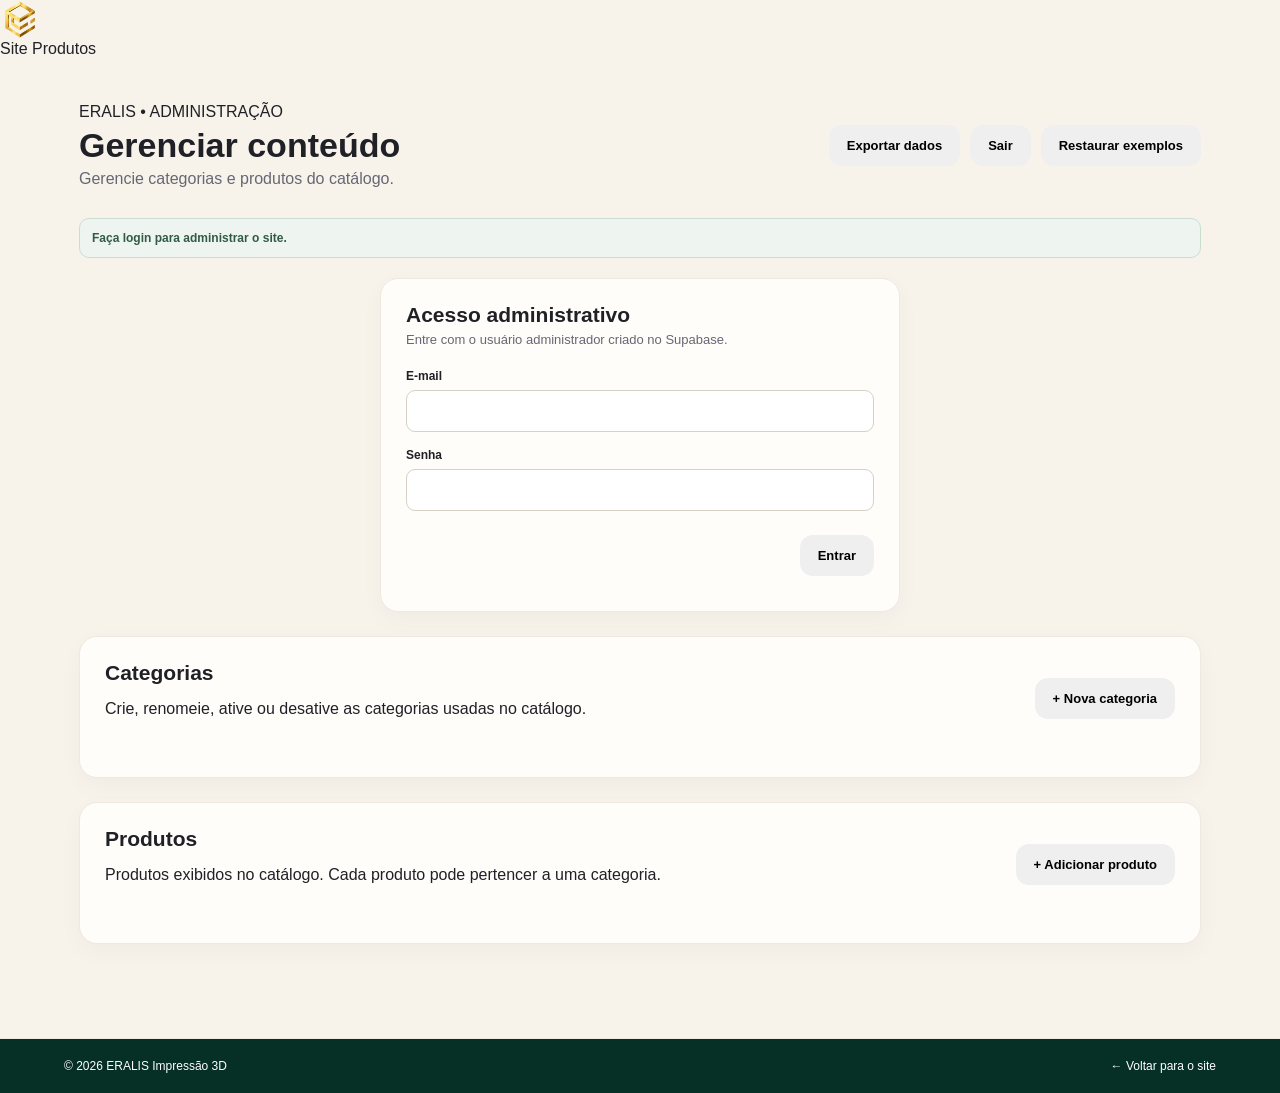
==== commit ea3eb356: "Add files via upload" ====
--- a/admin.html
+++ b/admin.html
@@ -1,53 +1,201 @@
 <!doctype html>
 <html lang="pt-BR">
 <head>
-<meta charset="utf-8"><meta name="viewport" content="width=device-width, initial-scale=1">
-<title>ERALIS — Ideias que ganham forma</title>
-<meta name="description" content="Peças 3D criativas, personalizadas e sob encomenda. ERALIS — ideias que ganham forma.">
-<link rel="preconnect" href="https://fonts.googleapis.com"><link rel="preconnect" href="https://fonts.gstatic.com" crossorigin>
-<link href="https://fonts.googleapis.com/css2?family=DM+Sans:wght@400;500;600;700;800&family=Fredoka:wght@500;600;700&display=swap" rel="stylesheet">
-<link rel="stylesheet" href="style.css">
+  <meta charset="utf-8">
+  <meta name="viewport" content="width=device-width,initial-scale=1">
+  <title>ERALIS | Administração</title>
+<meta name="supabase-integration" content="v2">
+  <link rel="stylesheet" href="style.css">
+  <style>
+    .admin-page{background:#f7f3eb;min-height:100vh}
+    .admin-wrap{max-width:1250px;margin:auto;padding:45px 5% 70px}
+    .admin-head{display:flex;justify-content:space-between;align-items:center;gap:20px;margin-bottom:30px}
+    .admin-head h1{color:var(--g);margin:5px 0;font-size:34px}
+    .admin-head p{color:var(--muted);margin:0}
+    .admin-actions{display:flex;gap:10px;flex-wrap:wrap}
+    .admin-card{background:#fffdf9;border:1px solid var(--line);border-radius:18px;padding:25px;margin-bottom:24px;box-shadow:0 8px 25px #00000008}
+    .admin-card h2{color:var(--g);font-size:21px;margin:0 0 6px}
+    .admin-card>p{color:var(--muted);font-size:13px;margin:0 0 22px}
+    .admin-toolbar{display:flex;justify-content:space-between;align-items:center;gap:15px;margin-bottom:18px}
+    .admin-grid{display:grid;grid-template-columns:repeat(4,1fr);gap:16px}
+    .admin-item{border:1px solid var(--line);border-radius:14px;overflow:hidden;background:#fff}
+    .admin-thumb{height:170px;background:#eee9df;display:flex;align-items:center;justify-content:center;overflow:hidden}
+    .admin-thumb img{width:100%;height:100%;object-fit:cover}
+    .admin-item-body{padding:13px}
+    .admin-item-body h3{font-size:14px;margin:0 0 5px;color:var(--g)}
+    .admin-item-body p{font-size:11px;color:var(--muted);min-height:32px;margin:0 0 10px}
+    .category-thumb{background:#eef3ef}.category-thumb span{font-size:58px;color:var(--g)}
+    .admin-meta{display:flex;justify-content:space-between;align-items:center;font-size:12px;margin-bottom:10px}
+    .status{font-weight:700}
+    .status.on{color:#2d7c50}.status.off{color:#a35b4a}
+    .admin-item-actions{display:flex;gap:7px}
+    .admin-item-actions button{flex:1;padding:8px;border-radius:7px;border:1px solid var(--line);background:#fff;cursor:pointer;font-size:11px}
+    .admin-item-actions button.primary{background:#202027;border-color:#202027;color:#fff;display:inline-flex;align-items:center;justify-content:center;visibility:visible;opacity:1}
+    .admin-empty{border:1px dashed #c9c1b3;border-radius:12px;padding:35px;text-align:center;color:var(--muted)}
+    .admin-modal{width:min(650px,94%);border:0;border-radius:20px;padding:0;box-shadow:0 30px 80px #0005}
+    .admin-modal::backdrop{background:#00150fcc}
+    .admin-modal-head{padding:25px 28px 18px;border-bottom:1px solid var(--line)}
+    .admin-modal-head h2{margin:5px 0;color:var(--g)}
+    .admin-form{padding:25px 28px}
+    .admin-form .form-row{display:grid;grid-template-columns:1fr 1fr;gap:14px}
+    .admin-form label{display:block;color:var(--g);font-size:12px;font-weight:700;margin-bottom:7px}
+    .admin-form input,.admin-form textarea,.admin-form select{width:100%;padding:11px;border:1px solid #d7d1c6;border-radius:9px;font:inherit;background:#fff;outline:none}
+    .admin-form textarea{min-height:100px;resize:vertical}
+    .admin-form .field{margin-bottom:16px}
+    .image-preview{width:100%;height:150px;border-radius:10px;background:#f1ece4;display:flex;align-items:center;justify-content:center;overflow:hidden;margin-bottom:10px;color:var(--muted);font-size:12px}
+    .image-preview img{width:100%;height:100%;object-fit:cover}
+    .admin-form-actions{display:flex;justify-content:flex-end;gap:10px;padding-top:8px}
+    .notice{background:#eef5f0;border:1px solid #c9ded0;color:#315b45;border-radius:10px;padding:12px;font-size:12px;margin-bottom:20px}
+    .danger{color:#a34e43!important}
+    .admin-foot{padding:20px 5%;background:#062f25;color:#fff;display:flex;justify-content:space-between;gap:15px;align-items:center;font-size:12px}
+    @media(max-width:900px){.admin-grid{grid-template-columns:repeat(2,1fr)}}
+    @media(max-width:600px){
+      .admin-wrap{padding:30px 4%}.admin-head{display:block}.admin-actions{margin-top:18px}
+      .admin-grid{grid-template-columns:1fr}.admin-form .form-row{grid-template-columns:1fr}
+      .admin-toolbar{display:block}.admin-toolbar .btn{margin-top:12px}
+      .admin-foot{display:block}
+    }
+  </style>
 </head>
-<body>
-<div class="announcement"><div class="wrap announcement-inner"><span>✨ Peças 3D que deixam o dia mais divertido</span><a id="wa-header" href="#" target="_blank" rel="noopener">Fale com a ERALIS →</a></div></div>
-<header class="site-header"><div class="wrap nav">
-  <a class="brand" href="#top" aria-label="ERALIS início"><img src="assets/eralis-logo.png" alt="ERALIS" class="brand-logo"><span><b>ERALIS</b><small>IDEIAS QUE GANHAM FORMA</small></span></a>
-  <nav class="nav-links"><a href="#catalogo">Produtos</a><a href="#como-funciona">Como funciona</a><a href="#contato">Personalize</a></nav>
-  <div class="nav-actions"><a class="nav-cart" href="#" onclick="document.getElementById('cart-float')?.click();return false;" aria-label="Abrir carrinho">🛒</a></div>
-</div></header>
-
-<main id="top">
-<section class="hero"><div class="wrap hero-grid">
-  <div class="hero-copy">
-    <div class="pill"><span>●</span> impressão 3D + criatividade</div>
-    <h1>Ideias que<br><em>ganham forma.</em></h1>
-    <p>Peças 3D criativas para presentear, organizar, decorar e deixar seus projetos com a sua cara.</p>
-    <div class="hero-actions"><a class="btn btn-primary" href="#catalogo">Ver produtos <span>→</span></a><button class="btn btn-light" id="quoteBtn" type="button">Quero criar uma peça</button></div>
+<body class="admin-page">
+<header>
+  <a class="brand" href="index.html">
+    <img src="assets/eralis-logo.png" alt="ERALIS Impressão 3D" class="brand-logo">
+  </a>
+  <nav>
+    <a href="index.html">Site</a>
+    <a href="produtos.html">Produtos</a>
+  </nav>
+</header>
+
+<main class="admin-wrap">
+  <div class="admin-head">
+    <div>
+      <label>ERALIS • ADMINISTRAÇÃO</label>
+      <h1>Gerenciar conteúdo</h1>
+      <p>Gerencie categorias e produtos do catálogo.</p>
+    </div>
+    <div class="admin-actions">
+      <button class="btn outline" id="exportBtn" type="button">Exportar dados</button>
+      <button class="btn outline" id="logoutBtn" type="button">Sair</button>
+      <button class="btn" id="resetBtn" type="button">Restaurar exemplos</button>
+    </div>
   </div>
-  <div class="hero-art" aria-hidden="true">
-    <div class="blob blob-yellow"></div><div class="blob blob-blue"></div><div class="blob blob-pink"></div>
-    <div class="floating-shape shape-star">★</div><div class="floating-shape shape-circle"></div>
-    <div class="hero-cube"><div class="cube-face cube-top"></div><div class="cube-face cube-left"></div><div class="cube-face cube-right"></div><span>3D</span></div>
-    <div class="confetti c1">✦</div><div class="confetti c2">●</div><div class="confetti c3">✚</div>
+
+  <div class="notice" id="supabaseNotice">
+    <strong>Conectando ao Supabase...</strong>
   </div>
-</div></section>
-
-<section class="quick-cats" aria-label="Categorias"><div class="wrap cat-pills" id="quick-categories"></div></section>
-
-<section id="catalogo" class="catalog-section wrap"><div class="section-heading"><div><span class="section-kicker">ESCOLHA UMA IDEIA</span><h2>Peças que dão vontade de levar</h2><p>Explore o catálogo e encontre aquela peça que combina com você.</p></div></div><div id="catalog-rows"></div></section>
-
-<section class="highlight"><div class="wrap highlight-grid"><div><span class="section-kicker">FEITO SOB ENCOMENDA</span><h2>Você imagina.<br><strong>A gente imprime.</strong></h2><p>Tem uma ideia diferente? Mande uma referência, uma foto ou simplesmente conte o que você imaginou.</p><button class="btn btn-primary" id="quoteBtn2" type="button">Fazer orçamento →</button></div><div class="idea-board"><span class="sticker s1">WOW!</span><span class="sticker s2">3D</span><span class="sticker s3">♥</span><div class="mini-object obj1"></div><div class="mini-object obj2"></div><div class="mini-object obj3"></div><div class="board-note">IDEIAS<br><b>GANHAM</b><br>FORMA</div></div></div></section>
-
-<section id="como-funciona" class="steps-section wrap"><div class="section-heading centered"><div><span class="section-kicker">SEM COMPLICAÇÃO</span><h2>Como funciona?</h2><p>Do primeiro clique até a sua peça em mãos.</p></div></div><div class="steps-grid"><article><span class="step-icon i1">🧊</span><span class="step-num">01</span><h3>Escolha uma peça</h3><p>Encontre no catálogo e adicione no carrinho.</p></article><article><span class="step-icon i2">🛒</span><span class="step-num">02</span><h3>Carrinho</h3><p>Finaliza a sua compra na melhor forma de pagamento</p></article><article><span class="step-icon i3">🖨️</span><span class="step-num">03</span><h3>A gente produz</h3><p>Sua peça é preparada com atenção aos detalhes.</p></article><article><span class="step-icon i4">🎉</span><span class="step-num">04</span><h3>Você recebe em casa</h3><p>Pronto! É só aproveitar o seu produto e avaliar depois. Estamos sempre atentos aos comentários.</p></article></div></section>
-
-
+
+  <section class="admin-card" id="loginCard" style="display:none;max-width:520px;margin:0 auto 24px;">
+    <h2>Acesso administrativo</h2>
+    <p>Entre com o usuário administrador criado no Supabase.</p>
+    <form id="loginForm" class="admin-form" style="padding:0;">
+      <div class="field"><label for="loginEmail">E-mail</label><input id="loginEmail" type="email" autocomplete="username" required></div>
+      <div class="field"><label for="loginPassword">Senha</label><input id="loginPassword" type="password" autocomplete="current-password" required></div>
+      <div class="admin-form-actions"><button class="btn" type="submit">Entrar</button></div>
+      <div id="loginError" style="color:#a34e43;font-size:12px;margin-top:10px;"></div>
+    </form>
+  </section>
+
+
+
+  <section class="admin-card">
+    <div class="admin-toolbar">
+      <div>
+        <h2>Categorias</h2>
+        <p>Crie, renomeie, ative ou desative as categorias usadas no catálogo.</p>
+      </div>
+      <button class="btn" id="addCategoryBtn" type="button">+ Nova categoria</button>
+    </div>
+    <div class="admin-grid" id="categoriesAdmin"></div>
+  </section>
+
+  <section class="admin-card">
+    <div class="admin-toolbar">
+      <div>
+        <h2>Produtos</h2>
+        <p>Produtos exibidos no catálogo. Cada produto pode pertencer a uma categoria.</p>
+      </div>
+      <button class="btn" id="addProductBtn" type="button">+ Adicionar produto</button>
+    </div>
+    <div class="admin-grid" id="productsAdmin"></div>
+  </section>
 </main>
-<footer><div class="wrap footer-inner"><div class="footer-brand"><img src="assets/eralis-logo.png" alt="ERALIS" class="brand-logo"><div><b>ERALIS</b><small>IDEIAS QUE GANHAM FORMA</small></div></div><p>Eralis — peças impressas em 3D, sob encomenda</p><span>Aracaju/SE</span></div></footer>
-
-<div class="modal-overlay" id="modal-overlay" hidden><div class="modal-box"><button class="modal-close" id="modal-close" aria-label="Fechar">×</button><div class="modal-body"><div class="modal-gallery"><div class="modal-main"><button class="modal-nav modal-prev" id="modal-prev" aria-label="Foto anterior">‹</button><img class="modal-image" id="modal-image" src="" alt=""><video class="modal-video" id="modal-video" playsinline preload="metadata" hidden></video><button class="modal-nav modal-next" id="modal-next" aria-label="Próxima foto">›</button></div><div class="modal-thumbs" id="modal-thumbs"></div></div><div class="modal-info"><h4 class="modal-title" id="modal-title"></h4><p class="modal-desc" id="modal-desc"></p><div class="modal-bottom-row"><div class="modal-measurements" id="modal-size"></div><div class="modal-purchase"><div class="modal-price" id="modal-price"></div></div></div></div></div></div></div>
-<div class="image-zoom-overlay" id="image-zoom-overlay" hidden><button class="image-zoom-close" id="image-zoom-close" type="button">×</button><img id="image-zoom" src="" alt=""></div>
-
-<dialog id="quoteModal" class="quote-modal"><button class="quote-modal-close" id="quoteClose" type="button">×</button><div class="quote-header"><p class="quote-eyebrow">✨ SOLICITE UM ORÇAMENTO</p><h2>Conte-nos sobre seu projeto</h2><p>Uma foto, uma referência ou só uma ideia já é suficiente para começar.</p></div><form id="quoteForm" action="https://formsubmit.co/eralis3d@gmail.com" method="POST" enctype="multipart/form-data"><input type="hidden" name="_subject" value="Novo pedido de orçamento — ERALIS"><input type="hidden" name="_captcha" value="true"><input type="hidden" name="_template" value="table"><input type="hidden" name="_url" id="quoteFormUrl"><input type="hidden" name="_next" id="quoteFormNext"><div class="quote-form-group"><label for="quoteDescription">Fale sobre o que precisa:</label><textarea id="quoteDescription" name="fi-text-description" rows="5" placeholder="Descreva sua ideia, produto, personalização ou projeto..." required></textarea></div><fieldset class="quote-fieldset"><legend>Dimensões <span>(centímetros)</span></legend><div class="dimensions-grid"><div class="quote-form-group"><label for="quoteHeight">Altura</label><input id="quoteHeight" name="fi-number-height" type="number" min="0" step="0.1"></div><div class="quote-form-group"><label for="quoteWidth">Largura</label><input id="quoteWidth" name="fi-number-width" type="number" min="0" step="0.1"></div><div class="quote-form-group"><label for="quoteLength">Comprimento</label><input id="quoteLength" name="fi-number-length" type="number" min="0" step="0.1"></div><div class="quote-form-group"><label for="quoteDepth">Profundidade</label><input id="quoteDepth" name="fi-number-depth" type="number" min="0" step="0.1"></div></div></fieldset><div class="quote-form-group"><label for="quoteReference">Imagem de referência (opcional)</label><div class="upload-box" id="uploadBox"><input id="quoteReference" name="fi-file-reference" type="file" accept="image/jpeg,image/png,image/webp,image/gif"><div class="upload-content"><span class="upload-icon">↑</span><strong>Selecione uma imagem</strong><small>JPG, PNG, WEBP ou GIF</small><span class="file-name" id="fileName">Nenhum arquivo selecionado</span></div></div></div><div class="quote-actions"><button class="btn btn-light" id="quoteCancel" type="button">Cancelar</button><button class="btn btn-primary" type="submit">Enviar solicitação →</button></div><p class="quote-note">As dimensões são aproximadas. Se não souber alguma medida, deixe em branco.</p></form></dialog>
-<script src="supabase-config.js"></script><script src="app.js"></script><script src="public-supabase.js"></script>
-<script>document.addEventListener('DOMContentLoaded',()=>{['quoteBtn2'].forEach(id=>document.getElementById(id)?.addEventListener('click',()=>document.getElementById('quoteModal')?.showModal()));});</script>
-</body></html>
+
+<footer class="admin-foot">
+  <span>© 2026 ERALIS Impressão 3D</span>
+  <a href="index.html">← Voltar para o site</a>
+</footer>
+
+<dialog id="categoryDialog" class="admin-modal">
+  <div class="admin-modal-head"><label>CATEGORIA</label><h2 id="categoryDialogTitle">Nova categoria</h2></div>
+  <form id="categoryForm" class="admin-form">
+    <input type="hidden" id="categoryId">
+    <div class="field"><label for="categoryName">Nome</label><input id="categoryName" required maxlength="80" placeholder="Ex.: Colecionáveis"></div>
+    <div class="admin-form-actions"><button class="btn outline" type="button" data-close="categoryDialog">Cancelar</button><button class="btn" type="submit">Salvar categoria</button></div>
+  </form>
+</dialog>
+
+<dialog id="productDialog" class="admin-modal">
+  <div class="admin-modal-head"><label>PRODUTO</label><h2 id="productDialogTitle">Adicionar produto</h2></div>
+  <form id="productForm" class="admin-form">
+    <input type="hidden" id="productId">
+    <div class="field">
+      <label>Imagens do produto <small>(até 4)</small></label>
+      <div class="media-grid">
+        <div>
+          <span class="media-label">Imagem 1</span>
+          <div class="image-preview media-preview" id="productPreview1">Nenhuma imagem selecionada</div>
+          <input id="productImage1" type="file" accept="image/*">
+        </div>
+        <div>
+          <span class="media-label">Imagem 2</span>
+          <div class="image-preview media-preview" id="productPreview2">Nenhuma imagem selecionada</div>
+          <input id="productImage2" type="file" accept="image/*">
+        </div>
+        <div>
+          <span class="media-label">Imagem 3</span>
+          <div class="image-preview media-preview" id="productPreview3">Nenhuma imagem selecionada</div>
+          <input id="productImage3" type="file" accept="image/*">
+        </div>
+        <div>
+          <span class="media-label">Imagem 4</span>
+          <div class="image-preview media-preview" id="productPreview4">Nenhuma imagem selecionada</div>
+          <input id="productImage4" type="file" accept="image/*">
+        </div>
+      </div>
+    </div>
+    <div class="field">
+      <label for="productVideo">Vídeo <small>(1 arquivo)</small></label>
+      <div class="image-preview media-preview video-preview" id="productVideoPreview">Nenhum vídeo selecionado</div>
+      <input id="productVideo" type="file" accept="video/mp4,video/webm,video/quicktime,video/*">
+      <small class="field-help">Recomendado: MP4 (H.264), até 30 MB.</small>
+    </div>
+    <div class="field"><label for="productName">Nome</label><input id="productName" required></div>
+    <div class="field"><label for="productDescription">Descrição</label><textarea id="productDescription"></textarea></div>
+    <div class="field"><label for="productMeasurements">Medidas da peça</label><textarea id="productMeasurements" rows="3" placeholder="Ex.: Altura: 10 cm | Largura: 8 cm | Comprimento: 15 cm"></textarea><small class="field-help">Medidas exibidas para o cliente na página do produto.</small></div>
+    <div class="field">
+      <label>Dados para cálculo do frete</label>
+      <div class="admin-form form-row shipping-fields-row">
+        <div class="field"><label for="productWeightKg">Peso para frete (kg)</label><input id="productWeightKg" type="number" min="0.001" step="0.001" placeholder="Ex.: 0,250"></div>
+        <div class="field"><label for="productPackageWidth">Largura embalagem (cm)</label><input id="productPackageWidth" type="number" min="1" step="0.1" placeholder="Ex.: 20"></div>
+        <div class="field"><label for="productPackageHeight">Altura embalagem (cm)</label><input id="productPackageHeight" type="number" min="1" step="0.1" placeholder="Ex.: 10"></div>
+        <div class="field"><label for="productPackageLength">Comprimento embalagem (cm)</label><input id="productPackageLength" type="number" min="1" step="0.1" placeholder="Ex.: 20"></div>
+      </div>
+      <small class="field-help">Use o peso e as medidas da peça já embalada. Esses dados serão usados pelo checkout para calcular o frete.</small>
+    </div>
+    <div class="field"><label for="productCategory">Categoria</label><select id="productCategory" required></select></div>
+    <div class="admin-form form-row">
+      <div class="field"><label for="productPrice">Preço (R$)</label><input id="productPrice" type="number" min="0" step="0.01"></div>
+      <div class="field"><label for="productActive">Ativo</label><select id="productActive"><option value="true">SIM</option><option value="false">NÃO</option></select></div>
+    </div>
+    <div class="admin-form-actions"><button class="btn outline" type="button" data-close="productDialog">Cancelar</button><button class="btn" type="submit">Salvar produto</button></div>
+  </form>
+</dialog>
+
+
+
+<script src="supabase-config.js"></script>
+<script src="admin.js?v=20260821-multimedia2"></script>
+</body>
+</html>
--- a/style.css
+++ b/style.css
@@ -13,7 +13,7 @@
 .modal-overlay{position:fixed;inset:0;background:rgba(32,32,39,.72);backdrop-filter:blur(5px);display:flex;align-items:center;justify-content:center;padding:20px;z-index:100}.modal-overlay[hidden]{display:none}.modal-box{width:min(720px,100%);max-height:92vh;overflow:auto;background:#fff;border-radius:24px;padding:25px;position:relative}.modal-close{position:absolute;right:14px;top:10px;border:0;background:#f5f3ef;border-radius:50%;width:38px;height:38px;font-size:25px;cursor:pointer;z-index:3}.modal-main{height:390px;background:#faf8f3;border-radius:18px;overflow:hidden;position:relative}.modal-image,.modal-video{width:100%;height:100%;object-fit:contain}.modal-video:not([hidden]){display:block}.modal-nav{position:absolute;top:50%;transform:translateY(-50%);z-index:2;border:0;width:38px;height:38px;border-radius:50%;background:#fff;box-shadow:0 4px 12px #0002;font-size:24px}.modal-prev{left:10px}.modal-next{right:10px}.modal-thumbs{display:flex;gap:8px;margin-top:10px}.modal-thumb{width:54px;height:54px;border:2px solid transparent;border-radius:8px;overflow:hidden;background:#eee}.modal-thumb.active{border-color:var(--orange)}.modal-thumb img,.modal-thumb video{width:100%;height:100%;object-fit:cover}.modal-info{padding:16px 3px 5px}.modal-title{font-family:Fredoka;font-size:25px;margin:0}.modal-desc{white-space:pre-wrap;color:var(--muted);line-height:1.6;font-size:13px;margin:9px 0}.modal-bottom-row{display:flex;align-items:end;justify-content:space-between;gap:20px}.modal-measurements{color:#777;font-size:11px}.modal-price{font-size:23px;font-weight:800}.modal-purchase .btn{margin-top:7px}
 .image-zoom-overlay{position:fixed;inset:0;background:#111d;z-index:200;display:grid;place-items:center;padding:25px}.image-zoom-overlay[hidden]{display:none}.image-zoom-overlay img{max-width:95vw;max-height:90vh;object-fit:contain}.image-zoom-close{position:absolute;right:20px;top:15px;border:0;background:#fff;border-radius:50%;width:42px;height:42px;font-size:26px}
 .quote-modal{width:min(680px,94vw);max-height:90vh;border:0;border-radius:24px;padding:0;background:#fffdf9;color:var(--ink);box-shadow:0 30px 90px #0005}.quote-modal::backdrop{background:#202027aa;backdrop-filter:blur(4px)}.quote-modal-close{position:absolute;right:14px;top:12px;border:0;background:#fff;width:36px;height:36px;border-radius:50%;font-size:25px;z-index:2}.quote-header{padding:30px 34px 22px;background:linear-gradient(135deg,#fff3cb,#fffdf9);border-bottom:1px solid var(--line)}.quote-eyebrow{font-size:10px;letter-spacing:2px;color:var(--orange);font-weight:800}.quote-header h2{font-size:30px}.quote-header>p:last-child{color:var(--muted);font-size:13px}.quote-form-group{margin-bottom:18px}.quote-form-group>label,.quote-fieldset legend{font-size:12px;font-weight:800;display:block;margin-bottom:7px}.quote-form-group textarea,.quote-form-group input[type=number]{width:100%;border:1px solid #e1dbd0;border-radius:11px;background:#fff;padding:11px;font:inherit;outline:0}.quote-form-group textarea{resize:vertical}.quote-form-group textarea:focus,.quote-form-group input:focus{border-color:var(--orange);box-shadow:0 0 0 3px #ff8a3d22}.quote-fieldset{border:1px solid var(--line);border-radius:14px;padding:17px;margin:0 0 18px}.quote-fieldset legend{padding:0 5px}.quote-fieldset legend span{font-weight:400;color:#888}.dimensions-grid{display:grid;grid-template-columns:repeat(4,1fr);gap:10px}.dimensions-grid .quote-form-group{margin:0}.upload-box{position:relative;border:1.5px dashed #d8d1c5;border-radius:14px;padding:18px;text-align:center;background:#faf8f3}.upload-box input[type=file]{position:absolute;inset:0;width:100%;height:100%;opacity:0;cursor:pointer}.upload-content{display:flex;flex-direction:column;gap:4px;align-items:center;color:#888}.upload-content strong{color:var(--ink);font-size:12px}.upload-icon{font-size:22px}.file-name{font-size:10px}.quote-actions{display:flex;justify-content:flex-end;gap:10px}.quote-note{font-size:10px;color:#999}.quote-modal form{padding:25px 34px 30px}
-.cart-float{position:fixed;right:20px;bottom:84px;z-index:90;background:var(--ink)!important;color:#fff!important;box-shadow:0 12px 30px #0003!important}.cart-float span{display:inline-grid;place-items:center;min-width:24px;height:24px;padding:0 6px;border-radius:50%!important;background:#fff!important;color:#111!important;font-weight:800;line-height:1}.cart-overlay{position:fixed;inset:0;z-index:110;background:#202027aa;display:flex;justify-content:flex-end}.cart-overlay[hidden]{display:none}.cart-panel{width:min(430px,94vw);height:100%;background:#fff;padding:30px;overflow:auto;box-shadow:-20px 0 50px #0003;color:var(--ink)}.cart-panel h2{font-size:28px}.cart-item{display:flex;justify-content:space-between;gap:12px;padding:15px 0;border-bottom:1px solid var(--line)}.cart-item small{display:block;color:#888;margin-top:4px}.cart-controls{display:flex;align-items:center;gap:7px}.cart-controls button{width:29px;height:29px;border:1px solid var(--line);border-radius:8px;background:#fff;cursor:pointer}.cart-total{display:flex;justify-content:space-between;padding:20px 0;font-size:16px}.cart-empty{color:#888}.cart-panel .modal-close{top:12px;right:12px}.cart-panel #cart-whatsapp{width:100%;background:var(--green)!important;color:#143a29!important;box-shadow:none!important}.cart-continue{display:block;text-align:center;margin:12px;color:#666;font-size:12px;text-decoration:underline}
+.cart-float{position:fixed;right:20px;bottom:84px;z-index:90;background:var(--ink)!important;color:#fff!important;box-shadow:0 12px 30px #0003!important}.cart-float span{display:inline-grid;place-items:center;min-width:24px;height:24px;padding:0 6px;border-radius:50%!important;background:#fff!important;color:#111!important;font-weight:800;line-height:1}.cart-overlay{position:fixed;inset:0;z-index:110;background:#202027aa;display:flex;justify-content:flex-end}.cart-overlay[hidden]{display:none}.cart-panel{width:min(430px,94vw);height:100%;background:#fff;padding:30px;overflow:auto;box-shadow:-20px 0 50px #0003;color:var(--ink)}.cart-panel h2{font-size:28px}.cart-item{display:flex;justify-content:space-between;gap:12px;padding:15px 0;border-bottom:1px solid var(--line)}.cart-item small{display:block;color:#888;margin-top:4px}.cart-controls{display:flex;align-items:center;gap:7px}.cart-controls button{width:29px;height:29px;border:1px solid var(--line);border-radius:8px;background:#fff;cursor:pointer}.cart-total{display:flex;justify-content:space-between;padding:20px 0;font-size:16px}.cart-empty{color:#888}.cart-panel .modal-close{top:12px;right:12px}.cart-panel #cart-checkout{width:100%;}.cart-continue{display:block;text-align:center;margin:12px;color:#666;font-size:12px;text-decoration:underline}
 .loading-products{text-align:center;padding:35px;color:#888}.card-added-feedback{transform:scale(.97)}
 @media(max-width:900px){.hero-grid{grid-template-columns:1fr}.hero-copy{padding:60px 0 35px}.hero-art{min-height:400px}.nav-links{display:none}.steps-grid{grid-template-columns:1fr 1fr}.highlight-grid{grid-template-columns:1fr;gap:35px;padding:45px}.idea-board{max-width:430px;width:100%;margin:auto}.cta-card{padding:45px;grid-template-columns:1fr;gap:25px}.cta-actions{flex-direction:row}.footer-inner{flex-wrap:wrap;padding:22px 0}}
 @media(max-width:620px){.wrap{width:min(100% - 28px,1180px)}.announcement-inner{justify-content:center}.announcement-inner a{display:none}.site-header{height:70px}.brand b{font-size:16px}.brand small{font-size:6px}.hero h1{font-size:56px}.hero-copy>p{font-size:15px}.hero-actions{gap:8px}.hero-actions .btn{flex:1;padding:12px 10px;font-size:11px}.hero-trust{font-size:9px;gap:9px}.hero-art{min-height:350px}.blob-yellow{width:250px;height:250px;right:5px;top:70px}.blob-blue{width:190px;height:190px;left:25px;bottom:30px}.hero-cube{transform:scale(.82) rotate(-12deg)}.hero-caption{right:8px;bottom:25px}.cat-pills{justify-content:flex-start;overflow-x:auto;scrollbar-width:none;padding:13px 0}.cat-pill{flex:0 0 auto}.section-heading{display:block}.section-heading .text-link{display:block;margin-top:14px}.catalog-section{padding:55px 0 35px}h2{font-size:32px}.card{flex-basis:190px}.card-art{height:175px}.highlight-grid{padding:38px 25px;border-radius:22px}.highlight h2,.cta-card h2{font-size:38px}.idea-board{height:230px}.board-note{left:50%;transform:translateX(-50%) rotate(-4deg);top:55px}.steps-grid{grid-template-columns:1fr}.steps-section{padding-bottom:60px}.cta-section{padding-bottom:55px}.cta-card{padding:35px 25px;border-radius:22px}.cta-actions{flex-direction:column}.footer-inner{display:grid;grid-template-columns:1fr;gap:8px;padding:22px 0}.cart-float{right:14px;bottom:76px}.modal-overlay{padding:8px}.modal-box{height:calc(100vh - 16px);max-height:calc(100vh - 16px);padding:40px 14px 14px}.modal-main{height:clamp(190px,34vh,250px)}.modal-info{padding-top:10px}.modal-title{font-size:20px}.modal-desc{font-size:12.5px}.modal-bottom-row{flex-direction:column;align-items:stretch;gap:7px}.modal-purchase{display:flex;flex-direction:column;align-items:flex-end}.modal-price{font-size:19px}.dimensions-grid{grid-template-columns:1fr 1fr}.quote-header{padding:26px 22px 18px}.quote-modal form{padding:22px}.quote-header h2{font-size:25px}}
